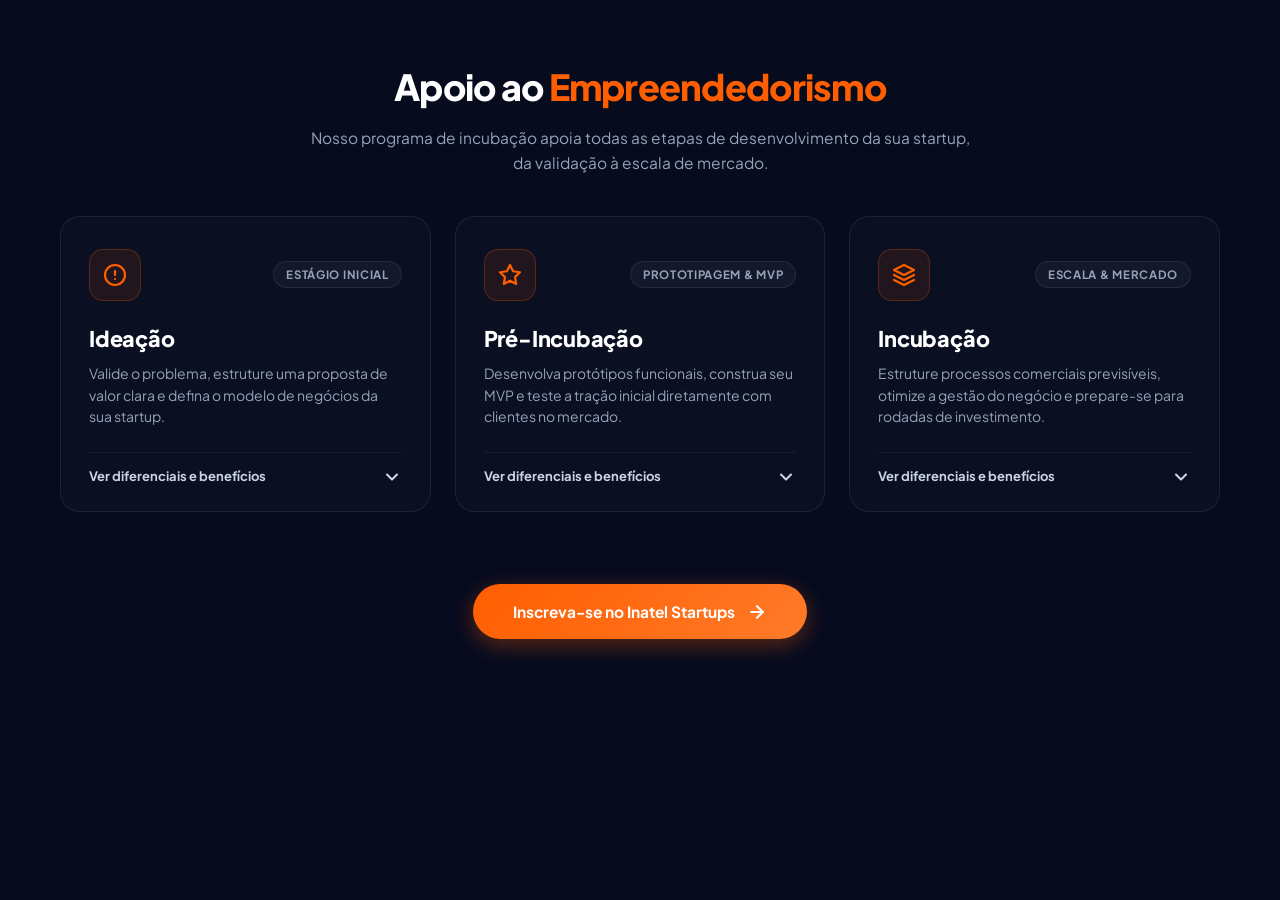
==== index.html @ b9ab5a14 "Initial commit: modulo Apoio ao Empreendedorismo com expansao inline" ====
<!DOCTYPE html>
<html lang="pt-BR">
<head>
    <meta charset="UTF-8">
    <meta name="viewport" content="width=device-width, initial-scale=1.0">
    <title>Apoio ao Empreendedorismo - Inatel Startups</title>
    <link rel="stylesheet" href="style.css?v=1">
</head>
<body>
    <section id="jornada" class="section">
        <div class="container">
            <div class="section-header">
                <h2>Apoio ao <span>Empreendedorismo</span></h2>
                <p>Nosso programa de incubação apoia todas as etapas de desenvolvimento da sua startup, da validação à escala de mercado.</p>
            </div>

            <!-- GRID DOS 3 PROGRAMAS -->
            <div class="programas-grid">
                <!-- CARD 1: IDEAÇÃO -->
                <div class="programa-card" data-track="ideacao">
                    <div class="programa-card-top">
                        <div class="programa-icon-wrap">
                            <svg width="24" height="24" viewBox="0 0 24 24" fill="none" stroke="currentColor" stroke-width="2.2" stroke-linecap="round" stroke-linejoin="round"><circle cx="12" cy="12" r="10"></circle><line x1="12" y1="8" x2="12" y2="12"></line><line x1="12" y1="16" x2="12.01" y2="16"></line></svg>
                        </div>
                        <span class="programa-stage-badge">Estágio Inicial</span>
                    </div>
                    <h3 class="programa-title">Ideação</h3>
                    <p class="programa-desc">Valide o problema, estruture uma proposta de valor clara e defina o modelo de negócios da sua startup.</p>
                    <div class="programa-action">
                        <span>Ver diferenciais e benefícios</span>
                        <svg class="programa-chevron" viewBox="0 0 24 24" fill="none" stroke="currentColor" stroke-width="2.5" stroke-linecap="round" stroke-linejoin="round"><polyline points="6 9 12 15 18 9"></polyline></svg>
                    </div>
                </div>

                <!-- CARD 2: PRÉ-INCUBAÇÃO -->
                <div class="programa-card" data-track="preincubacao">
                    <div class="programa-card-top">
                        <div class="programa-icon-wrap">
                            <svg width="24" height="24" viewBox="0 0 24 24" fill="none" stroke="currentColor" stroke-width="2.2" stroke-linecap="round" stroke-linejoin="round"><polygon points="12 2 15.09 8.26 22 9.27 17 14.14 18.18 21.02 12 17.77 5.82 21.02 7 14.14 2 9.27 8.91 8.26 12 2"></polygon></svg>
                        </div>
                        <span class="programa-stage-badge">Prototipagem & MVP</span>
                    </div>
                    <h3 class="programa-title">Pré-Incubação</h3>
                    <p class="programa-desc">Desenvolva protótipos funcionais, construa seu MVP e teste a tração inicial diretamente com clientes no mercado.</p>
                    <div class="programa-action">
                        <span>Ver diferenciais e benefícios</span>
                        <svg class="programa-chevron" viewBox="0 0 24 24" fill="none" stroke="currentColor" stroke-width="2.5" stroke-linecap="round" stroke-linejoin="round"><polyline points="6 9 12 15 18 9"></polyline></svg>
                    </div>
                </div>

                <!-- CARD 3: INCUBAÇÃO -->
                <div class="programa-card" data-track="incubacao">
                    <div class="programa-card-top">
                        <div class="programa-icon-wrap">
                            <svg width="24" height="24" viewBox="0 0 24 24" fill="none" stroke="currentColor" stroke-width="2.2" stroke-linecap="round" stroke-linejoin="round"><polygon points="12 2 2 7 12 12 22 7 12 2"></polygon><polyline points="2 17 12 22 22 17"></polyline><polyline points="2 12 12 17 22 12"></polyline></svg>
                        </div>
                        <span class="programa-stage-badge">Escala & Mercado</span>
                    </div>
                    <h3 class="programa-title">Incubação</h3>
                    <p class="programa-desc">Estruture processos comerciais previsíveis, otimize a gestão do negócio e prepare-se para rodadas de investimento.</p>
                    <div class="programa-action">
                        <span>Ver diferenciais e benefícios</span>
                        <svg class="programa-chevron" viewBox="0 0 24 24" fill="none" stroke="currentColor" stroke-width="2.5" stroke-linecap="round" stroke-linejoin="round"><polyline points="6 9 12 15 18 9"></polyline></svg>
                    </div>
                </div>
            </div>

            <!-- PAINEL EXPANSÍVEL INLINE (SUBSTITUI MODAIS FLUTUANTES) -->
            <div id="programas-drawer" class="inline-details-drawer">
                <div class="details-panel-inner">
                    <div class="panel-header-wrap">
                        <div class="panel-header-left">
                            <div class="panel-title-row">
                                <h3 id="panel-title" class="panel-title">Ideação</h3>
                                <span id="panel-stage" class="panel-stage-tag">Estágio Inicial</span>
                            </div>
                            <p id="panel-subtitle" class="panel-subtitle">Valide seu problema, estruture uma proposta de valor clara e defina o modelo de negócios da sua startup com o apoio de nossa equipe e time de mentores.</p>
                        </div>
                        <button id="panel-close-btn" class="panel-close-btn" aria-label="Fechar detalhes">
                            <svg width="20" height="20" viewBox="0 0 24 24" fill="none" stroke="currentColor" stroke-width="2.5" stroke-linecap="round" stroke-linejoin="round"><line x1="18" y1="6" x2="6" y2="18"></line><line x1="6" y1="6" x2="18" y2="18"></line></svg>
                        </button>
                    </div>

                    <div class="panel-section-label">O que este programa oferece</div>
                    <div id="panel-benefits-grid" class="benefits-grid">
                        <!-- Benefícios renderizados dinamicamente via programas.js -->
                    </div>

                    <div class="panel-footer-row">
                        <span class="panel-cta-note">Inscrições abertas continuamente para startups e empreendedores de base tecnológica.</span>
                        <a href="https://airtable.com/appMBITuDbmvqHb66/shr8gDPju26PFirSf" id="panel-cta-btn" target="_blank" rel="noopener noreferrer" class="panel-cta-btn">
                            <span>Inscreva-se na Trilha</span>
                            <svg width="18" height="18" viewBox="0 0 24 24" fill="none" stroke="currentColor" stroke-width="2.5" stroke-linecap="round" stroke-linejoin="round"><line x1="5" y1="12" x2="19" y2="12"></line><polyline points="12 5 19 12 12 19"></polyline></svg>
                        </a>
                    </div>
                </div>
            </div>

            <!-- CTA DA SEÇÃO -->
            <div class="section-cta-wrap">
                <a href="https://airtable.com/appMBITuDbmvqHb66/shr8gDPju26PFirSf" target="_blank" rel="noopener noreferrer" class="btn-primary">
                    <span>Inscreva-se no Inatel Startups</span>
                    <svg width="20" height="20" viewBox="0 0 24 24" fill="none" stroke="currentColor" stroke-width="2.5" stroke-linecap="round" stroke-linejoin="round"><line x1="5" y1="12" x2="19" y2="12"></line><polyline points="12 5 19 12 12 19"></polyline></svg>
                </a>
            </div>
        </div>
    </section>

    <script src="programas.js?v=1"></script>
</body>
</html>
---- style.css ----
/* ======================================================================
   INATEL STARTUPS — PROGRAMAS (APOIO AO EMPREENDEDORISMO)
   Layout com Expansão Inline (Sem Modais Flutuantes / Imune a Menus Fixos)
   ====================================================================== */
@import url('https://fonts.googleapis.com/css2?family=Plus+Jakarta+Sans:wght@400;500;600;700;800;900&display=swap');

:root {
    --primary: #FF5E00;
    --primary-rgb: 255, 94, 0;
    --primary-hover: #ff7a29;
    --secondary: #2563EB;
    --secondary-rgb: 37, 99, 235;
    --bg-main: #060B1E;                    /* Azul marinho profundo oficial */
    --bg-card: rgba(255, 255, 255, 0.02);   /* Transparência sutil idêntica ao site */
    --bg-card-hover: rgba(255, 255, 255, 0.04);
    --border-color: rgba(255, 255, 255, 0.08);
    --border-active: rgba(255, 94, 0, 0.7);
    --text-light: #f8fafc;
    --text-muted: #94a3b8;
    --card-radius: 20px;
}

* {
    box-sizing: border-box;
    margin: 0;
    padding: 0;
}

body {
    font-family: 'Plus Jakarta Sans', -apple-system, BlinkMacSystemFont, 'Segoe UI', Roboto, Helvetica, Arial, sans-serif;
    background-color: var(--bg-main);
    color: var(--text-light);
    overflow-x: hidden;
    line-height: 1.5;
    -webkit-font-smoothing: antialiased;
}

/* ================= SECTION CONTAINER ================= */
.section {
    padding: 60px 0 50px 0;
    position: relative;
    background: transparent;
    width: 100%;
}

.container {
    max-width: 1240px;
    margin: 0 auto;
    padding: 0 24px;
}

@media (min-width: 640px) {
    .container { padding: 0 32px; }
}

@media (min-width: 1024px) {
    .container { padding: 0 40px; }
}

/* ================= HEADER ================= */
.section-header {
    text-align: center;
    margin-bottom: 40px;
    position: relative;
    z-index: 2;
}

.section-header h2 {
    font-size: 2.25rem;
    font-weight: 800;
    margin-bottom: 12px;
    color: #ffffff;
    letter-spacing: -0.02em;
}

.section-header h2 span {
    color: var(--primary);
}

.section-header p {
    font-size: 15.5px;
    color: var(--text-muted);
    line-height: 1.6;
    max-width: 680px;
    margin: 0 auto;
}

@media (max-width: 640px) {
    .section {
        padding: 40px 0 30px 0;
    }
    .section-header {
        margin-bottom: 28px;
    }
    .section-header h2 {
        font-size: 1.85rem;
    }
    .section-header p {
        font-size: 14px;
    }
}

/* ================= PROGRAMAS CARDS GRID ================= */
.programas-grid {
    display: grid;
    grid-template-columns: repeat(3, 1fr);
    gap: 24px;
    position: relative;
    z-index: 2;
}

@media (max-width: 900px) {
    .programas-grid {
        grid-template-columns: 1fr;
        gap: 16px;
    }
}

/* ================= PROGRAMA CARD ================= */
.programa-card {
    background: var(--bg-card);
    border: 1px solid var(--border-color);
    border-radius: var(--card-radius);
    padding: 32px 28px 24px 28px;
    display: flex;
    flex-direction: column;
    align-items: flex-start;
    text-align: left;
    cursor: pointer;
    transition: all 0.35s cubic-bezier(0.16, 1, 0.3, 1);
    position: relative;
    user-select: none;
    overflow: hidden;
}

.programa-card::before {
    content: '';
    position: absolute;
    top: 0;
    left: 0;
    right: 0;
    height: 3px;
    background: transparent;
    transition: all 0.35s ease;
}

.programa-card:hover {
    transform: translateY(-4px);
    border-color: rgba(255, 94, 0, 0.4);
    background: var(--bg-card-hover);
    box-shadow: 0 12px 30px rgba(0, 0, 0, 0.35);
}

.programa-card.active {
    border-color: var(--primary);
    background: rgba(255, 94, 0, 0.04);
    box-shadow: 0 0 0 1px var(--primary), 0 14px 35px rgba(255, 94, 0, 0.15);
}

.programa-card.active::before {
    background: linear-gradient(90deg, var(--primary) 0%, var(--secondary) 100%);
}

/* Card Header: Icon + Badge */
.programa-card-top {
    display: flex;
    align-items: center;
    justify-content: space-between;
    width: 100%;
    margin-bottom: 22px;
}

.programa-icon-wrap {
    width: 52px;
    height: 52px;
    border-radius: 14px;
    background: rgba(255, 94, 0, 0.1);
    border: 1px solid rgba(255, 94, 0, 0.25);
    display: flex;
    align-items: center;
    justify-content: center;
    color: var(--primary);
    transition: all 0.35s ease;
    flex-shrink: 0;
}

.programa-card:hover .programa-icon-wrap,
.programa-card.active .programa-icon-wrap {
    background: var(--primary);
    color: #ffffff;
    box-shadow: 0 6px 18px rgba(var(--primary-rgb), 0.35);
    transform: scale(1.06);
}

.programa-stage-badge {
    font-size: 11.5px;
    font-weight: 700;
    text-transform: uppercase;
    letter-spacing: 0.06em;
    padding: 4px 12px;
    border-radius: 999px;
    background: rgba(255, 255, 255, 0.04);
    border: 1px solid rgba(255, 255, 255, 0.08);
    color: var(--text-muted);
}

.programa-card.active .programa-stage-badge {
    background: rgba(255, 94, 0, 0.15);
    border-color: rgba(255, 94, 0, 0.3);
    color: #ff914d;
}

/* Card Typography */
.programa-title {
    font-size: 1.35rem;
    font-weight: 800;
    color: #ffffff;
    margin-bottom: 8px;
    letter-spacing: -0.01em;
}

.programa-desc {
    font-size: 14px;
    color: var(--text-muted);
    line-height: 1.55;
    margin-bottom: 24px;
    flex-grow: 1;
}

/* Card Action Pill */
.programa-action {
    display: flex;
    align-items: center;
    justify-content: space-between;
    width: 100%;
    padding-top: 14px;
    border-top: 1px solid rgba(255, 255, 255, 0.06);
    font-size: 13px;
    font-weight: 700;
    color: #cbd5e1;
    transition: all 0.25s ease;
}

.programa-card:hover .programa-action {
    color: #ffffff;
}

.programa-card.active .programa-action {
    color: var(--primary);
}

.programa-chevron {
    width: 20px;
    height: 20px;
    transition: transform 0.35s cubic-bezier(0.16, 1, 0.3, 1);
}

.programa-card.active .programa-chevron {
    transform: rotate(180deg);
}

/* ================= PAINEL EXPANSÍVEL INLINE (DRAWER IN-PLACE) ================= */
.inline-details-drawer {
    margin-top: 24px;
    overflow: hidden;
    max-height: 0;
    opacity: 0;
    transition: max-height 0.45s cubic-bezier(0.16, 1, 0.3, 1), opacity 0.35s ease, margin 0.35s ease;
    border-radius: 24px;
    position: relative;
    z-index: 3;
}

.inline-details-drawer.open {
    max-height: 1600px;
    opacity: 1;
    margin-top: 28px;
}

.details-panel-inner {
    background: rgba(10, 18, 46, 0.85);
    backdrop-filter: blur(20px);
    -webkit-backdrop-filter: blur(20px);
    border: 1px solid rgba(255, 94, 0, 0.35);
    border-radius: 24px;
    padding: 36px 36px 32px 36px;
    box-shadow: 0 16px 40px rgba(0, 0, 0, 0.5), 0 0 30px rgba(255, 94, 0, 0.08);
    position: relative;
}

@media (max-width: 640px) {
    .details-panel-inner {
        padding: 24px 20px 24px 20px;
        border-radius: 20px;
    }
}

/* Panel Header */
.panel-header-wrap {
    display: flex;
    align-items: flex-start;
    justify-content: space-between;
    gap: 16px;
    padding-bottom: 22px;
    border-bottom: 1px solid rgba(255, 255, 255, 0.08);
    margin-bottom: 26px;
}

.panel-header-left {
    display: flex;
    flex-direction: column;
    gap: 6px;
}

.panel-title-row {
    display: flex;
    align-items: center;
    gap: 12px;
    flex-wrap: wrap;
}

.panel-title {
    font-size: 1.75rem;
    font-weight: 800;
    color: #ffffff;
    letter-spacing: -0.02em;
}

.panel-stage-tag {
    font-size: 12px;
    font-weight: 700;
    text-transform: uppercase;
    padding: 4px 12px;
    border-radius: 999px;
    background: rgba(255, 94, 0, 0.15);
    border: 1px solid rgba(255, 94, 0, 0.4);
    color: #ff914d;
}

.panel-subtitle {
    font-size: 15px;
    color: var(--text-muted);
    line-height: 1.55;
    max-width: 820px;
}

/* Close Drawer Button */
.panel-close-btn {
    background: rgba(255, 255, 255, 0.05);
    border: 1px solid rgba(255, 255, 255, 0.1);
    width: 38px;
    height: 38px;
    border-radius: 50%;
    color: #cbd5e1;
    display: flex;
    align-items: center;
    justify-content: center;
    cursor: pointer;
    transition: all 0.25s ease;
    flex-shrink: 0;
}

.panel-close-btn:hover {
    background: rgba(255, 94, 0, 0.2);
    border-color: var(--primary);
    color: #ffffff;
    transform: rotate(90deg);
}

/* Section Title inside panel */
.panel-section-label {
    font-size: 12px;
    font-weight: 800;
    text-transform: uppercase;
    letter-spacing: 0.1em;
    color: var(--primary);
    margin-bottom: 18px;
}

/* Benefits Grid */
.benefits-grid {
    display: grid;
    grid-template-columns: repeat(2, 1fr);
    gap: 16px;
}

@media (max-width: 768px) {
    .benefits-grid {
        grid-template-columns: 1fr;
        gap: 12px;
    }
}

.benefit-card {
    background: rgba(255, 255, 255, 0.025);
    border: 1px solid rgba(255, 255, 255, 0.06);
    border-radius: 16px;
    padding: 18px 20px;
    display: flex;
    align-items: flex-start;
    gap: 16px;
    transition: all 0.25s ease;
}

.benefit-card:hover {
    background: rgba(255, 255, 255, 0.045);
    border-color: rgba(255, 94, 0, 0.25);
}

.benefit-icon-box {
    width: 40px;
    height: 40px;
    border-radius: 10px;
    background: rgba(255, 94, 0, 0.1);
    border: 1px solid rgba(255, 94, 0, 0.2);
    color: var(--primary);
    display: flex;
    align-items: center;
    justify-content: center;
    flex-shrink: 0;
}

.benefit-content {
    display: flex;
    flex-direction: column;
    gap: 4px;
}

.benefit-title {
    font-size: 15px;
    font-weight: 700;
    color: #ffffff;
}

.benefit-desc {
    font-size: 13.5px;
    color: var(--text-muted);
    line-height: 1.5;
}

/* Panel Footer with Subscription CTA */
.panel-footer-row {
    margin-top: 28px;
    padding-top: 22px;
    border-top: 1px solid rgba(255, 255, 255, 0.08);
    display: flex;
    align-items: center;
    justify-content: space-between;
    gap: 16px;
    flex-wrap: wrap;
}

.panel-cta-note {
    font-size: 13px;
    color: var(--text-muted);
}

.panel-cta-btn {
    background: linear-gradient(135deg, var(--primary) 0%, #ff7a29 100%);
    color: #ffffff;
    font-size: 14.5px;
    font-weight: 700;
    padding: 14px 32px;
    border-radius: 999px;
    text-decoration: none;
    display: inline-flex;
    align-items: center;
    gap: 10px;
    border: none;
    cursor: pointer;
    transition: all 0.3s cubic-bezier(0.16, 1, 0.3, 1);
    box-shadow: 0 6px 20px rgba(var(--primary-rgb), 0.35);
}

.panel-cta-btn:hover {
    transform: translateY(-2px);
    box-shadow: 0 10px 28px rgba(var(--primary-rgb), 0.5);
    background: linear-gradient(135deg, #ff7a29 0%, #ff914d 100%);
}

.panel-cta-btn svg {
    transition: transform 0.25s ease;
}

.panel-cta-btn:hover svg {
    transform: translateX(4px);
}

@media (max-width: 640px) {
    .panel-footer-row {
        flex-direction: column;
        align-items: stretch;
        text-align: center;
    }
    .panel-cta-btn {
        justify-content: center;
        width: 100%;
    }
}

/* ================= SECTION BOTTOM CTA ================= */
.section-cta-wrap {
    display: flex;
    justify-content: center;
    align-items: center;
    margin-top: 48px;
    position: relative;
    z-index: 2;
}

.btn-primary {
    background: linear-gradient(135deg, var(--primary) 0%, #ff7a29 100%);
    color: #ffffff;
    font-size: 15.5px;
    font-weight: 700;
    padding: 16px 40px;
    border-radius: 999px;
    text-decoration: none;
    display: inline-flex;
    align-items: center;
    gap: 12px;
    transition: all 0.3s cubic-bezier(0.16, 1, 0.3, 1);
    box-shadow: 0 6px 22px rgba(var(--primary-rgb), 0.35);
    border: none;
    cursor: pointer;
}

.btn-primary:hover {
    transform: translateY(-2px);
    box-shadow: 0 10px 30px rgba(var(--primary-rgb), 0.55);
}

.btn-primary svg {
    transition: transform 0.25s ease;
}

.btn-primary:hover svg {
    transform: translateX(4px);
}
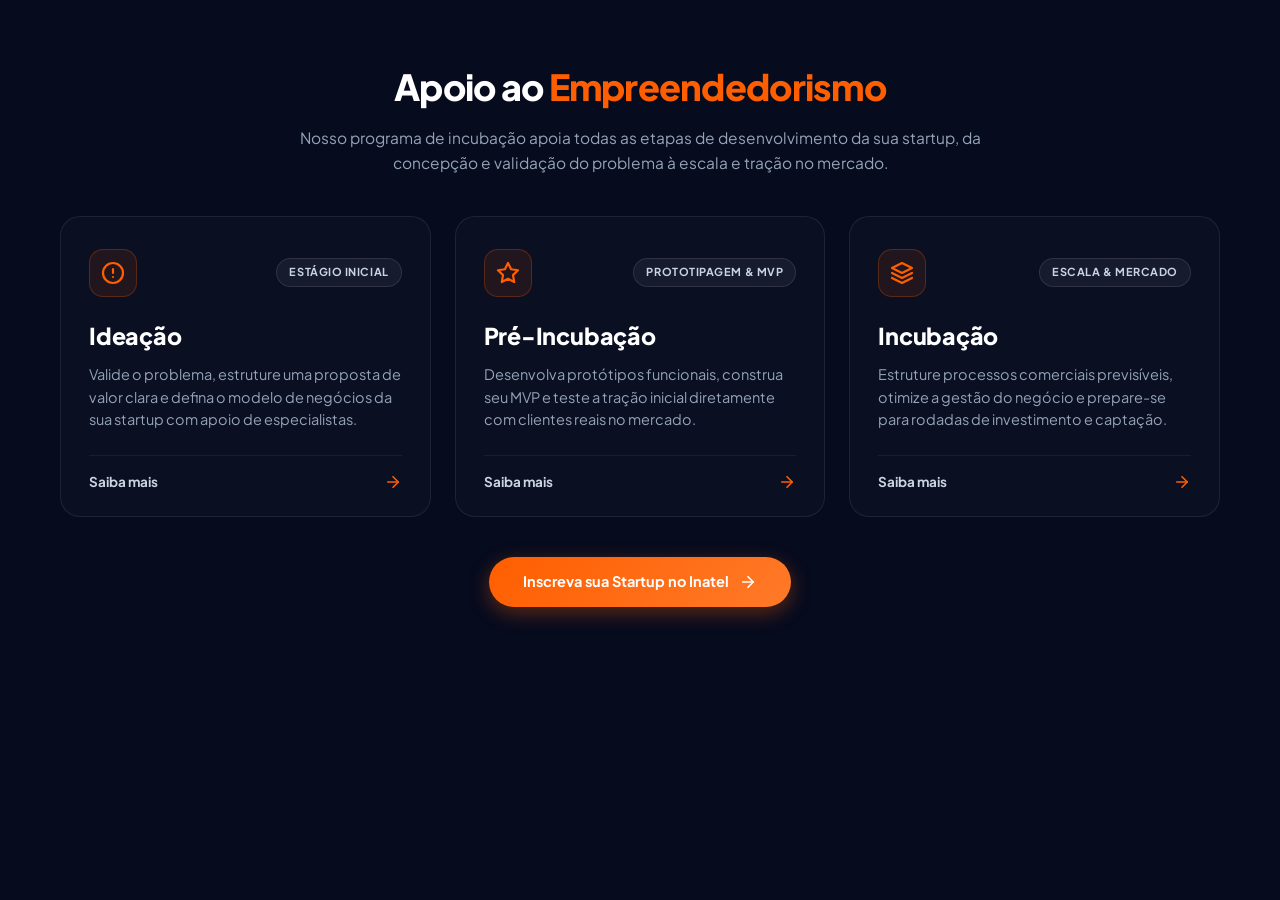
==== commit 6908b530: "feat: layout com modal pop-up posicionado abaixo do menu fixo institucional" ====
--- a/index.html
+++ b/index.html
@@ -4,108 +4,139 @@
     <meta charset="UTF-8">
     <meta name="viewport" content="width=device-width, initial-scale=1.0">
     <title>Apoio ao Empreendedorismo - Inatel Startups</title>
-    <link rel="stylesheet" href="style.css?v=1">
+    <!-- Google Fonts: Plus Jakarta Sans -->
+    <link rel="preconnect" href="https://fonts.googleapis.com">
+    <link rel="preconnect" href="https://fonts.gstatic.com" crossorigin>
+    <link href="https://fonts.googleapis.com/css2?family=Plus+Jakarta+Sans:wght@400;500;600;700;800;900&display=swap" rel="stylesheet">
+    <link rel="stylesheet" href="style.css?v=2">
 </head>
 <body>
+
     <section id="jornada" class="section">
         <div class="container">
+            <!-- CABEÇALHO DA SEÇÃO -->
             <div class="section-header">
                 <h2>Apoio ao <span>Empreendedorismo</span></h2>
-                <p>Nosso programa de incubação apoia todas as etapas de desenvolvimento da sua startup, da validação à escala de mercado.</p>
+                <p>Nosso programa de incubação apoia todas as etapas de desenvolvimento da sua startup, da concepção e validação do problema à escala e tração no mercado.</p>
             </div>
 
             <!-- GRID DOS 3 PROGRAMAS -->
             <div class="programas-grid">
+                
                 <!-- CARD 1: IDEAÇÃO -->
-                <div class="programa-card" data-track="ideacao">
+                <div class="programa-card" data-track="ideacao" tabindex="0" role="button" aria-haspopup="dialog">
                     <div class="programa-card-top">
                         <div class="programa-icon-wrap">
-                            <svg width="24" height="24" viewBox="0 0 24 24" fill="none" stroke="currentColor" stroke-width="2.2" stroke-linecap="round" stroke-linejoin="round"><circle cx="12" cy="12" r="10"></circle><line x1="12" y1="8" x2="12" y2="12"></line><line x1="12" y1="16" x2="12.01" y2="16"></line></svg>
+                            <svg width="24" height="24" viewBox="0 0 24 24" fill="none" stroke="currentColor" stroke-width="2.2" stroke-linecap="round" stroke-linejoin="round">
+                                <circle cx="12" cy="12" r="10"></circle>
+                                <line x1="12" y1="8" x2="12" y2="12"></line>
+                                <line x1="12" y1="16" x2="12.01" y2="16"></line>
+                            </svg>
                         </div>
                         <span class="programa-stage-badge">Estágio Inicial</span>
                     </div>
                     <h3 class="programa-title">Ideação</h3>
-                    <p class="programa-desc">Valide o problema, estruture uma proposta de valor clara e defina o modelo de negócios da sua startup.</p>
+                    <p class="programa-desc">Valide o problema, estruture uma proposta de valor clara e defina o modelo de negócios da sua startup com apoio de especialistas.</p>
                     <div class="programa-action">
-                        <span>Ver diferenciais e benefícios</span>
-                        <svg class="programa-chevron" viewBox="0 0 24 24" fill="none" stroke="currentColor" stroke-width="2.5" stroke-linecap="round" stroke-linejoin="round"><polyline points="6 9 12 15 18 9"></polyline></svg>
+                        <span>Saiba mais</span>
+                        <svg class="programa-arrow" width="18" height="18" viewBox="0 0 24 24" fill="none" stroke="currentColor" stroke-width="2.2" stroke-linecap="round" stroke-linejoin="round">
+                            <line x1="5" y1="12" x2="19" y2="12"></line>
+                            <polyline points="12 5 19 12 12 19"></polyline>
+                        </svg>
                     </div>
                 </div>
 
                 <!-- CARD 2: PRÉ-INCUBAÇÃO -->
-                <div class="programa-card" data-track="preincubacao">
+                <div class="programa-card" data-track="preincubacao" tabindex="0" role="button" aria-haspopup="dialog">
                     <div class="programa-card-top">
                         <div class="programa-icon-wrap">
-                            <svg width="24" height="24" viewBox="0 0 24 24" fill="none" stroke="currentColor" stroke-width="2.2" stroke-linecap="round" stroke-linejoin="round"><polygon points="12 2 15.09 8.26 22 9.27 17 14.14 18.18 21.02 12 17.77 5.82 21.02 7 14.14 2 9.27 8.91 8.26 12 2"></polygon></svg>
+                            <svg width="24" height="24" viewBox="0 0 24 24" fill="none" stroke="currentColor" stroke-width="2.2" stroke-linecap="round" stroke-linejoin="round">
+                                <polygon points="12 2 15.09 8.26 22 9.27 17 14.14 18.18 21.02 12 17.77 5.82 21.02 7 14.14 2 9.27 8.91 8.26 12 2"></polygon>
+                            </svg>
                         </div>
                         <span class="programa-stage-badge">Prototipagem & MVP</span>
                     </div>
                     <h3 class="programa-title">Pré-Incubação</h3>
-                    <p class="programa-desc">Desenvolva protótipos funcionais, construa seu MVP e teste a tração inicial diretamente com clientes no mercado.</p>
+                    <p class="programa-desc">Desenvolva protótipos funcionais, construa seu MVP e teste a tração inicial diretamente com clientes reais no mercado.</p>
                     <div class="programa-action">
-                        <span>Ver diferenciais e benefícios</span>
-                        <svg class="programa-chevron" viewBox="0 0 24 24" fill="none" stroke="currentColor" stroke-width="2.5" stroke-linecap="round" stroke-linejoin="round"><polyline points="6 9 12 15 18 9"></polyline></svg>
+                        <span>Saiba mais</span>
+                        <svg class="programa-arrow" width="18" height="18" viewBox="0 0 24 24" fill="none" stroke="currentColor" stroke-width="2.2" stroke-linecap="round" stroke-linejoin="round">
+                            <line x1="5" y1="12" x2="19" y2="12"></line>
+                            <polyline points="12 5 19 12 12 19"></polyline>
+                        </svg>
                     </div>
                 </div>
 
                 <!-- CARD 3: INCUBAÇÃO -->
-                <div class="programa-card" data-track="incubacao">
+                <div class="programa-card" data-track="incubacao" tabindex="0" role="button" aria-haspopup="dialog">
                     <div class="programa-card-top">
                         <div class="programa-icon-wrap">
-                            <svg width="24" height="24" viewBox="0 0 24 24" fill="none" stroke="currentColor" stroke-width="2.2" stroke-linecap="round" stroke-linejoin="round"><polygon points="12 2 2 7 12 12 22 7 12 2"></polygon><polyline points="2 17 12 22 22 17"></polyline><polyline points="2 12 12 17 22 12"></polyline></svg>
+                            <svg width="24" height="24" viewBox="0 0 24 24" fill="none" stroke="currentColor" stroke-width="2.2" stroke-linecap="round" stroke-linejoin="round">
+                                <polygon points="12 2 2 7 12 12 22 7 12 2"></polygon>
+                                <polyline points="2 17 12 22 22 17"></polyline>
+                                <polyline points="2 12 12 17 22 12"></polyline>
+                            </svg>
                         </div>
                         <span class="programa-stage-badge">Escala & Mercado</span>
                     </div>
                     <h3 class="programa-title">Incubação</h3>
-                    <p class="programa-desc">Estruture processos comerciais previsíveis, otimize a gestão do negócio e prepare-se para rodadas de investimento.</p>
+                    <p class="programa-desc">Estruture processos comerciais previsíveis, otimize a gestão do negócio e prepare-se para rodadas de investimento e captação.</p>
                     <div class="programa-action">
-                        <span>Ver diferenciais e benefícios</span>
-                        <svg class="programa-chevron" viewBox="0 0 24 24" fill="none" stroke="currentColor" stroke-width="2.5" stroke-linecap="round" stroke-linejoin="round"><polyline points="6 9 12 15 18 9"></polyline></svg>
+                        <span>Saiba mais</span>
+                        <svg class="programa-arrow" width="18" height="18" viewBox="0 0 24 24" fill="none" stroke="currentColor" stroke-width="2.2" stroke-linecap="round" stroke-linejoin="round">
+                            <line x1="5" y1="12" x2="19" y2="12"></line>
+                            <polyline points="12 5 19 12 12 19"></polyline>
+                        </svg>
                     </div>
                 </div>
+
             </div>
 
-            <!-- PAINEL EXPANSÍVEL INLINE (SUBSTITUI MODAIS FLUTUANTES) -->
-            <div id="programas-drawer" class="inline-details-drawer">
-                <div class="details-panel-inner">
-                    <div class="panel-header-wrap">
-                        <div class="panel-header-left">
-                            <div class="panel-title-row">
-                                <h3 id="panel-title" class="panel-title">Ideação</h3>
-                                <span id="panel-stage" class="panel-stage-tag">Estágio Inicial</span>
-                            </div>
-                            <p id="panel-subtitle" class="panel-subtitle">Valide seu problema, estruture uma proposta de valor clara e defina o modelo de negócios da sua startup com o apoio de nossa equipe e time de mentores.</p>
-                        </div>
-                        <button id="panel-close-btn" class="panel-close-btn" aria-label="Fechar detalhes">
-                            <svg width="20" height="20" viewBox="0 0 24 24" fill="none" stroke="currentColor" stroke-width="2.5" stroke-linecap="round" stroke-linejoin="round"><line x1="18" y1="6" x2="6" y2="18"></line><line x1="6" y1="6" x2="18" y2="18"></line></svg>
-                        </button>
-                    </div>
-
-                    <div class="panel-section-label">O que este programa oferece</div>
-                    <div id="panel-benefits-grid" class="benefits-grid">
-                        <!-- Benefícios renderizados dinamicamente via programas.js -->
-                    </div>
-
-                    <div class="panel-footer-row">
-                        <span class="panel-cta-note">Inscrições abertas continuamente para startups e empreendedores de base tecnológica.</span>
-                        <a href="https://airtable.com/appMBITuDbmvqHb66/shr8gDPju26PFirSf" id="panel-cta-btn" target="_blank" rel="noopener noreferrer" class="panel-cta-btn">
-                            <span>Inscreva-se na Trilha</span>
-                            <svg width="18" height="18" viewBox="0 0 24 24" fill="none" stroke="currentColor" stroke-width="2.5" stroke-linecap="round" stroke-linejoin="round"><line x1="5" y1="12" x2="19" y2="12"></line><polyline points="12 5 19 12 12 19"></polyline></svg>
-                        </a>
-                    </div>
-                </div>
-            </div>
-
-            <!-- CTA DA SEÇÃO -->
+            <!-- CTA INFERIOR -->
             <div class="section-cta-wrap">
-                <a href="https://airtable.com/appMBITuDbmvqHb66/shr8gDPju26PFirSf" target="_blank" rel="noopener noreferrer" class="btn-primary">
-                    <span>Inscreva-se no Inatel Startups</span>
-                    <svg width="20" height="20" viewBox="0 0 24 24" fill="none" stroke="currentColor" stroke-width="2.5" stroke-linecap="round" stroke-linejoin="round"><line x1="5" y1="12" x2="19" y2="12"></line><polyline points="12 5 19 12 12 19"></polyline></svg>
+                <a href="https://airtable.com/appMBITuDbmvqHb66/shr8gDPju26PFirSf" target="_blank" rel="noopener noreferrer" class="btn-main-cta">
+                    <span>Inscreva sua Startup no Inatel</span>
+                    <svg width="18" height="18" viewBox="0 0 24 24" fill="none" stroke="currentColor" stroke-width="2.2" stroke-linecap="round" stroke-linejoin="round">
+                        <line x1="5" y1="12" x2="19" y2="12"></line>
+                        <polyline points="12 5 19 12 12 19"></polyline>
+                    </svg>
                 </a>
             </div>
         </div>
     </section>
 
-    <script src="programas.js?v=1"></script>
+    <!-- ================= MODAL POP-UP (COMPATÍVEL COM MENU FIXO) ================= -->
+    <div id="track-modal" class="modal-overlay" role="dialog" aria-modal="true" aria-hidden="true">
+        <div class="modal-content">
+            <!-- Botão de Fechar com destaque e acessibilidade -->
+            <button class="modal-close" id="modal-close-btn" aria-label="Fechar pop-up">&times;</button>
+            
+            <div class="modal-header">
+                <span class="modal-badge" id="modal-badge">Estágio Inicial</span>
+                <h3 id="modal-title">Ideação</h3>
+                <p id="modal-subtitle">Subtítulo explicativo</p>
+            </div>
+            
+            <div class="modal-body">
+                <div class="modal-section-title">O que o programa oferece</div>
+                <div id="modal-items" class="modal-items-list">
+                    <!-- Itens renderizados dinamicamente via programas.js -->
+                </div>
+                
+                <div class="modal-footer">
+                    <a href="https://airtable.com/appMBITuDbmvqHb66/shr8gDPju26PFirSf" id="modal-link" target="_blank" rel="noopener noreferrer" class="btn-modal-primary">
+                        <span>Inscreva-se na Seleção</span>
+                        <svg width="20" height="20" viewBox="0 0 24 24" fill="none" stroke="currentColor" stroke-width="2" stroke-linecap="round" stroke-linejoin="round">
+                            <line x1="5" y1="12" x2="19" y2="12"></line>
+                            <polyline points="12 5 19 12 12 19"></polyline>
+                        </svg>
+                    </a>
+                </div>
+            </div>
+        </div>
+    </div>
+
+    <!-- SCRIPT DE INTERAÇÃO -->
+    <script src="programas.js"></script>
 </body>
 </html>
--- a/style.css
+++ b/style.css
@@ -1,6 +1,6 @@
 /* ======================================================================
    INATEL STARTUPS — PROGRAMAS (APOIO AO EMPREENDEDORISMO)
-   Layout com Expansão Inline (Sem Modais Flutuantes / Imune a Menus Fixos)
+   Layout com Modal Pop-up Compatível com Menus Fixos
    ====================================================================== */
 @import url('https://fonts.googleapis.com/css2?family=Plus+Jakarta+Sans:wght@400;500;600;700;800;900&display=swap');
 
@@ -8,16 +8,14 @@
     --primary: #FF5E00;
     --primary-rgb: 255, 94, 0;
     --primary-hover: #ff7a29;
-    --secondary: #2563EB;
-    --secondary-rgb: 37, 99, 235;
-    --bg-main: #060B1E;                    /* Azul marinho profundo oficial */
-    --bg-card: rgba(255, 255, 255, 0.02);   /* Transparência sutil idêntica ao site */
+    --bg-main: #060B1E;
+    --bg-card: rgba(255, 255, 255, 0.02);
     --bg-card-hover: rgba(255, 255, 255, 0.04);
     --border-color: rgba(255, 255, 255, 0.08);
-    --border-active: rgba(255, 94, 0, 0.7);
     --text-light: #f8fafc;
     --text-muted: #94a3b8;
     --card-radius: 20px;
+    --menu-height: 140px; /* Altura combinada dos cabeçalhos fixos do site */
 }
 
 * {
@@ -81,26 +79,18 @@
     font-size: 15.5px;
     color: var(--text-muted);
     line-height: 1.6;
-    max-width: 680px;
+    max-width: 720px;
     margin: 0 auto;
 }
 
 @media (max-width: 640px) {
-    .section {
-        padding: 40px 0 30px 0;
-    }
-    .section-header {
-        margin-bottom: 28px;
-    }
-    .section-header h2 {
-        font-size: 1.85rem;
-    }
-    .section-header p {
-        font-size: 14px;
-    }
-}
-
-/* ================= PROGRAMAS CARDS GRID ================= */
+    .section { padding: 40px 0 30px 0; }
+    .section-header { margin-bottom: 28px; }
+    .section-header h2 { font-size: 1.85rem; }
+    .section-header p { font-size: 14px; }
+}
+
+/* ================= PROGRAMAS GRID ================= */
 .programas-grid {
     display: grid;
     grid-template-columns: repeat(3, 1fr);
@@ -112,7 +102,7 @@
 @media (max-width: 900px) {
     .programas-grid {
         grid-template-columns: 1fr;
-        gap: 16px;
+        gap: 20px;
     }
 }
 
@@ -124,118 +114,84 @@
     padding: 32px 28px 24px 28px;
     display: flex;
     flex-direction: column;
-    align-items: flex-start;
-    text-align: left;
     cursor: pointer;
     transition: all 0.35s cubic-bezier(0.16, 1, 0.3, 1);
     position: relative;
     user-select: none;
-    overflow: hidden;
-}
-
-.programa-card::before {
-    content: '';
-    position: absolute;
-    top: 0;
-    left: 0;
-    right: 0;
-    height: 3px;
-    background: transparent;
-    transition: all 0.35s ease;
 }
 
 .programa-card:hover {
     transform: translateY(-4px);
     border-color: rgba(255, 94, 0, 0.4);
     background: var(--bg-card-hover);
-    box-shadow: 0 12px 30px rgba(0, 0, 0, 0.35);
-}
-
-.programa-card.active {
-    border-color: var(--primary);
-    background: rgba(255, 94, 0, 0.04);
-    box-shadow: 0 0 0 1px var(--primary), 0 14px 35px rgba(255, 94, 0, 0.15);
-}
-
-.programa-card.active::before {
-    background: linear-gradient(90deg, var(--primary) 0%, var(--secondary) 100%);
-}
-
-/* Card Header: Icon + Badge */
+    box-shadow: 0 14px 35px rgba(0, 0, 0, 0.35);
+}
+
+.programa-card:focus-visible {
+    outline: 2px solid var(--primary);
+    outline-offset: 3px;
+}
+
 .programa-card-top {
     display: flex;
     align-items: center;
     justify-content: space-between;
-    width: 100%;
     margin-bottom: 22px;
 }
 
 .programa-icon-wrap {
-    width: 52px;
-    height: 52px;
+    width: 48px;
+    height: 48px;
     border-radius: 14px;
     background: rgba(255, 94, 0, 0.1);
     border: 1px solid rgba(255, 94, 0, 0.25);
+    color: var(--primary);
     display: flex;
     align-items: center;
     justify-content: center;
-    color: var(--primary);
-    transition: all 0.35s ease;
-    flex-shrink: 0;
-}
-
-.programa-card:hover .programa-icon-wrap,
-.programa-card.active .programa-icon-wrap {
-    background: var(--primary);
-    color: #ffffff;
-    box-shadow: 0 6px 18px rgba(var(--primary-rgb), 0.35);
-    transform: scale(1.06);
+    transition: transform 0.3s ease;
+}
+
+.programa-card:hover .programa-icon-wrap {
+    transform: scale(1.08);
 }
 
 .programa-stage-badge {
-    font-size: 11.5px;
+    font-size: 11px;
     font-weight: 700;
     text-transform: uppercase;
-    letter-spacing: 0.06em;
-    padding: 4px 12px;
+    letter-spacing: 0.05em;
+    padding: 5px 12px;
     border-radius: 999px;
-    background: rgba(255, 255, 255, 0.04);
-    border: 1px solid rgba(255, 255, 255, 0.08);
-    color: var(--text-muted);
-}
-
-.programa-card.active .programa-stage-badge {
-    background: rgba(255, 94, 0, 0.15);
-    border-color: rgba(255, 94, 0, 0.3);
-    color: #ff914d;
-}
-
-/* Card Typography */
+    background: rgba(255, 255, 255, 0.05);
+    border: 1px solid rgba(255, 255, 255, 0.1);
+    color: #cbd5e1;
+}
+
 .programa-title {
-    font-size: 1.35rem;
+    font-size: 1.45rem;
     font-weight: 800;
     color: #ffffff;
-    margin-bottom: 8px;
+    margin-bottom: 10px;
     letter-spacing: -0.01em;
 }
 
 .programa-desc {
-    font-size: 14px;
+    font-size: 14.5px;
     color: var(--text-muted);
     line-height: 1.55;
     margin-bottom: 24px;
     flex-grow: 1;
 }
 
-/* Card Action Pill */
 .programa-action {
     display: flex;
     align-items: center;
     justify-content: space-between;
     width: 100%;
-    padding-top: 14px;
+    padding-top: 16px;
     border-top: 1px solid rgba(255, 255, 255, 0.06);
-    font-size: 13px;
+    font-size: 13.5px;
     font-weight: 700;
     color: #cbd5e1;
     transition: all 0.25s ease;
@@ -245,171 +201,220 @@
     color: #ffffff;
 }
 
-.programa-card.active .programa-action {
+.programa-action svg {
     color: var(--primary);
-}
-
-.programa-chevron {
-    width: 20px;
-    height: 20px;
+    transition: transform 0.25s ease;
+}
+
+.programa-card:hover .programa-action svg {
+    transform: translateX(4px);
+}
+
+/* ================= CTA DA SEÇÃO ================= */
+.section-cta-wrap {
+    text-align: center;
+    margin-top: 40px;
+    position: relative;
+    z-index: 2;
+}
+
+.btn-main-cta {
+    display: inline-flex;
+    align-items: center;
+    gap: 10px;
+    padding: 14px 34px;
+    background: linear-gradient(135deg, var(--primary) 0%, #ff7a29 100%);
+    color: #ffffff;
+    font-size: 14.5px;
+    font-weight: 700;
+    border-radius: 999px;
+    text-decoration: none;
+    box-shadow: 0 6px 20px rgba(var(--primary-rgb), 0.35);
+    transition: all 0.3s cubic-bezier(0.16, 1, 0.3, 1);
+}
+
+.btn-main-cta:hover {
+    transform: translateY(-2px);
+    box-shadow: 0 10px 28px rgba(var(--primary-rgb), 0.5);
+}
+
+.btn-main-cta svg {
+    transition: transform 0.25s ease;
+}
+
+.btn-main-cta:hover svg {
+    transform: translateX(4px);
+}
+
+/* ======================================================================
+   MODAL POP-UP (COMPATÍVEL COM MENUS FIXOS)
+   Garante que o pop-up NUNCA fique atrás dos menus superiores (~140px)
+   ====================================================================== */
+.modal-overlay {
+    position: fixed;
+    inset: 0;
+    z-index: 999999; /* Z-index máximo para sobrepor o backdrop geral */
+    background: rgba(3, 7, 20, 0.85);
+    backdrop-filter: blur(14px);
+    -webkit-backdrop-filter: blur(14px);
+    display: flex;
+    justify-content: center;
+    align-items: flex-start; /* Alinhamento ao topo com espaçamento seguro */
+    padding-top: 155px;      /* ESPAÇO SEGURO: Abre estritamente abaixo dos menus fixos (140px) */
+    padding-bottom: 40px;
+    padding-left: 20px;
+    padding-right: 20px;
+    overflow-y: auto;
+    opacity: 0;
+    visibility: hidden;
+    pointer-events: none;
+    transition: opacity 0.3s cubic-bezier(0.16, 1, 0.3, 1), visibility 0.3s ease;
+}
+
+/* Ajuste quando executado dentro de frame embutido */
+body.in-iframe .modal-overlay {
+    padding-top: 30px;
+    align-items: center;
+}
+
+.modal-overlay.open {
+    opacity: 1;
+    visibility: visible;
+    pointer-events: auto;
+}
+
+.modal-content {
+    background: #0B132B;
+    border: 1px solid rgba(255, 255, 255, 0.12);
+    border-radius: 28px;
+    padding: 38px 40px;
+    max-width: 660px;
+    width: 100%;
+    max-height: calc(100vh - 190px); /* Garante que caiba com folga no restante da tela */
+    overflow-y: auto;
+    position: relative;
+    transform: scale(0.93) translateY(-10px);
     transition: transform 0.35s cubic-bezier(0.16, 1, 0.3, 1);
-}
-
-.programa-card.active .programa-chevron {
-    transform: rotate(180deg);
-}
-
-/* ================= PAINEL EXPANSÍVEL INLINE (DRAWER IN-PLACE) ================= */
-.inline-details-drawer {
-    margin-top: 24px;
-    overflow: hidden;
-    max-height: 0;
-    opacity: 0;
-    transition: max-height 0.45s cubic-bezier(0.16, 1, 0.3, 1), opacity 0.35s ease, margin 0.35s ease;
-    border-radius: 24px;
-    position: relative;
-    z-index: 3;
-}
-
-.inline-details-drawer.open {
-    max-height: 1600px;
-    opacity: 1;
-    margin-top: 28px;
-}
-
-.details-panel-inner {
-    background: rgba(10, 18, 46, 0.85);
-    backdrop-filter: blur(20px);
-    -webkit-backdrop-filter: blur(20px);
-    border: 1px solid rgba(255, 94, 0, 0.35);
-    border-radius: 24px;
-    padding: 36px 36px 32px 36px;
-    box-shadow: 0 16px 40px rgba(0, 0, 0, 0.5), 0 0 30px rgba(255, 94, 0, 0.08);
-    position: relative;
-}
-
-@media (max-width: 640px) {
-    .details-panel-inner {
-        padding: 24px 20px 24px 20px;
-        border-radius: 20px;
-    }
-}
-
-/* Panel Header */
-.panel-header-wrap {
-    display: flex;
-    align-items: flex-start;
-    justify-content: space-between;
-    gap: 16px;
-    padding-bottom: 22px;
+    box-shadow: 0 25px 60px rgba(0, 0, 0, 0.7), 0 0 40px rgba(255, 94, 0, 0.08);
+    color: var(--text-light);
+}
+
+.modal-overlay.open .modal-content {
+    transform: scale(1) translateY(0);
+}
+
+/* Scrollbar estilizada no conteúdo do modal */
+.modal-content::-webkit-scrollbar {
+    width: 6px;
+}
+.modal-content::-webkit-scrollbar-track {
+    background: rgba(255, 255, 255, 0.02);
+    border-radius: 10px;
+}
+.modal-content::-webkit-scrollbar-thumb {
+    background: rgba(255, 255, 255, 0.15);
+    border-radius: 10px;
+}
+
+/* Botão de Fechar */
+.modal-close {
+    position: absolute;
+    top: 24px;
+    right: 24px;
+    width: 38px;
+    height: 38px;
+    border-radius: 50%;
+    background: rgba(255, 255, 255, 0.06);
+    border: 1px solid rgba(255, 255, 255, 0.12);
+    color: #cbd5e1;
+    display: flex;
+    align-items: center;
+    justify-content: center;
+    cursor: pointer;
+    font-size: 24px;
+    line-height: 1;
+    transition: all 0.25s ease;
+    z-index: 5;
+}
+
+.modal-close:hover {
+    background: rgba(255, 94, 0, 0.2);
+    border-color: var(--primary);
+    color: #ffffff;
+    transform: rotate(90deg);
+}
+
+/* Cabeçalho do Modal */
+.modal-header {
+    padding-right: 48px;
+    margin-bottom: 24px;
     border-bottom: 1px solid rgba(255, 255, 255, 0.08);
-    margin-bottom: 26px;
-}
-
-.panel-header-left {
-    display: flex;
-    flex-direction: column;
-    gap: 6px;
-}
-
-.panel-title-row {
-    display: flex;
-    align-items: center;
-    gap: 12px;
-    flex-wrap: wrap;
-}
-
-.panel-title {
-    font-size: 1.75rem;
-    font-weight: 800;
-    color: #ffffff;
-    letter-spacing: -0.02em;
-}
-
-.panel-stage-tag {
-    font-size: 12px;
+    padding-bottom: 20px;
+}
+
+.modal-badge {
+    display: inline-block;
+    font-size: 11px;
     font-weight: 700;
     text-transform: uppercase;
+    letter-spacing: 0.05em;
     padding: 4px 12px;
     border-radius: 999px;
     background: rgba(255, 94, 0, 0.15);
-    border: 1px solid rgba(255, 94, 0, 0.4);
+    border: 1px solid rgba(255, 94, 0, 0.35);
     color: #ff914d;
-}
-
-.panel-subtitle {
-    font-size: 15px;
+    margin-bottom: 12px;
+}
+
+.modal-header h3 {
+    font-size: 1.85rem;
+    font-weight: 800;
+    color: #ffffff;
+    margin-bottom: 8px;
+    letter-spacing: -0.02em;
+}
+
+.modal-header p {
+    font-size: 14.5px;
     color: var(--text-muted);
-    line-height: 1.55;
-    max-width: 820px;
-}
-
-/* Close Drawer Button */
-.panel-close-btn {
-    background: rgba(255, 255, 255, 0.05);
-    border: 1px solid rgba(255, 255, 255, 0.1);
-    width: 38px;
-    height: 38px;
-    border-radius: 50%;
-    color: #cbd5e1;
-    display: flex;
-    align-items: center;
-    justify-content: center;
-    cursor: pointer;
-    transition: all 0.25s ease;
-    flex-shrink: 0;
-}
-
-.panel-close-btn:hover {
-    background: rgba(255, 94, 0, 0.2);
-    border-color: var(--primary);
-    color: #ffffff;
-    transform: rotate(90deg);
-}
-
-/* Section Title inside panel */
-.panel-section-label {
-    font-size: 12px;
+    line-height: 1.6;
+}
+
+/* Corpo do Modal */
+.modal-section-title {
+    font-size: 11.5px;
     font-weight: 800;
     text-transform: uppercase;
-    letter-spacing: 0.1em;
+    letter-spacing: 0.08em;
     color: var(--primary);
-    margin-bottom: 18px;
-}
-
-/* Benefits Grid */
-.benefits-grid {
-    display: grid;
-    grid-template-columns: repeat(2, 1fr);
-    gap: 16px;
-}
-
-@media (max-width: 768px) {
-    .benefits-grid {
-        grid-template-columns: 1fr;
-        gap: 12px;
-    }
-}
-
-.benefit-card {
+    margin-bottom: 16px;
+}
+
+.modal-items-list {
+    display: flex;
+    flex-direction: column;
+    gap: 12px;
+    margin-bottom: 28px;
+}
+
+.modal-list-item {
     background: rgba(255, 255, 255, 0.025);
     border: 1px solid rgba(255, 255, 255, 0.06);
-    border-radius: 16px;
-    padding: 18px 20px;
+    border-radius: 14px;
+    padding: 16px 18px;
     display: flex;
     align-items: flex-start;
-    gap: 16px;
-    transition: all 0.25s ease;
-}
-
-.benefit-card:hover {
-    background: rgba(255, 255, 255, 0.045);
-    border-color: rgba(255, 94, 0, 0.25);
-}
-
-.benefit-icon-box {
-    width: 40px;
-    height: 40px;
+    gap: 14px;
+    transition: border-color 0.25s ease;
+}
+
+.modal-list-item:hover {
+    border-color: rgba(255, 94, 0, 0.3);
+}
+
+.modal-item-icon {
+    width: 36px;
+    height: 36px;
     border-radius: 10px;
     background: rgba(255, 94, 0, 0.1);
     border: 1px solid rgba(255, 94, 0, 0.2);
@@ -420,120 +425,69 @@
     flex-shrink: 0;
 }
 
-.benefit-content {
-    display: flex;
-    flex-direction: column;
-    gap: 4px;
-}
-
-.benefit-title {
-    font-size: 15px;
-    font-weight: 700;
-    color: #ffffff;
-}
-
-.benefit-desc {
+.modal-item-text strong {
+    display: block;
+    font-size: 14.5px;
+    color: #ffffff;
+    font-weight: 700;
+    margin-bottom: 3px;
+}
+
+.modal-item-text p {
     font-size: 13.5px;
     color: var(--text-muted);
     line-height: 1.5;
 }
 
-/* Panel Footer with Subscription CTA */
-.panel-footer-row {
-    margin-top: 28px;
-    padding-top: 22px;
+/* Rodapé do Modal */
+.modal-footer {
+    padding-top: 20px;
     border-top: 1px solid rgba(255, 255, 255, 0.08);
-    display: flex;
-    align-items: center;
-    justify-content: space-between;
-    gap: 16px;
-    flex-wrap: wrap;
-}
-
-.panel-cta-note {
-    font-size: 13px;
-    color: var(--text-muted);
-}
-
-.panel-cta-btn {
+}
+
+.btn-modal-primary {
+    display: flex;
+    align-items: center;
+    justify-content: center;
+    gap: 10px;
+    width: 100%;
+    padding: 15px 28px;
     background: linear-gradient(135deg, var(--primary) 0%, #ff7a29 100%);
     color: #ffffff;
-    font-size: 14.5px;
-    font-weight: 700;
-    padding: 14px 32px;
+    font-size: 15px;
+    font-weight: 700;
     border-radius: 999px;
     text-decoration: none;
-    display: inline-flex;
-    align-items: center;
-    gap: 10px;
-    border: none;
-    cursor: pointer;
+    box-shadow: 0 6px 20px rgba(var(--primary-rgb), 0.35);
     transition: all 0.3s cubic-bezier(0.16, 1, 0.3, 1);
-    box-shadow: 0 6px 20px rgba(var(--primary-rgb), 0.35);
-}
-
-.panel-cta-btn:hover {
+}
+
+.btn-modal-primary:hover {
     transform: translateY(-2px);
     box-shadow: 0 10px 28px rgba(var(--primary-rgb), 0.5);
-    background: linear-gradient(135deg, #ff7a29 0%, #ff914d 100%);
-}
-
-.panel-cta-btn svg {
+}
+
+.btn-modal-primary svg {
     transition: transform 0.25s ease;
 }
 
-.panel-cta-btn:hover svg {
+.btn-modal-primary:hover svg {
     transform: translateX(4px);
 }
 
+/* Responsividade Mobile */
 @media (max-width: 640px) {
-    .panel-footer-row {
-        flex-direction: column;
-        align-items: stretch;
-        text-align: center;
+    .modal-overlay {
+        padding-top: 110px; /* Em telas menores o menu reduz de tamanho */
+        padding-left: 14px;
+        padding-right: 14px;
     }
-    .panel-cta-btn {
-        justify-content: center;
-        width: 100%;
+    .modal-content {
+        padding: 26px 20px;
+        border-radius: 20px;
+        max-height: calc(100vh - 140px);
     }
-}
-
-/* ================= SECTION BOTTOM CTA ================= */
-.section-cta-wrap {
-    display: flex;
-    justify-content: center;
-    align-items: center;
-    margin-top: 48px;
-    position: relative;
-    z-index: 2;
-}
-
-.btn-primary {
-    background: linear-gradient(135deg, var(--primary) 0%, #ff7a29 100%);
-    color: #ffffff;
-    font-size: 15.5px;
-    font-weight: 700;
-    padding: 16px 40px;
-    border-radius: 999px;
-    text-decoration: none;
-    display: inline-flex;
-    align-items: center;
-    gap: 12px;
-    transition: all 0.3s cubic-bezier(0.16, 1, 0.3, 1);
-    box-shadow: 0 6px 22px rgba(var(--primary-rgb), 0.35);
-    border: none;
-    cursor: pointer;
-}
-
-.btn-primary:hover {
-    transform: translateY(-2px);
-    box-shadow: 0 10px 30px rgba(var(--primary-rgb), 0.55);
-}
-
-.btn-primary svg {
-    transition: transform 0.25s ease;
-}
-
-.btn-primary:hover svg {
-    transform: translateX(4px);
-}
+    .modal-header h3 {
+        font-size: 1.5rem;
+    }
+}
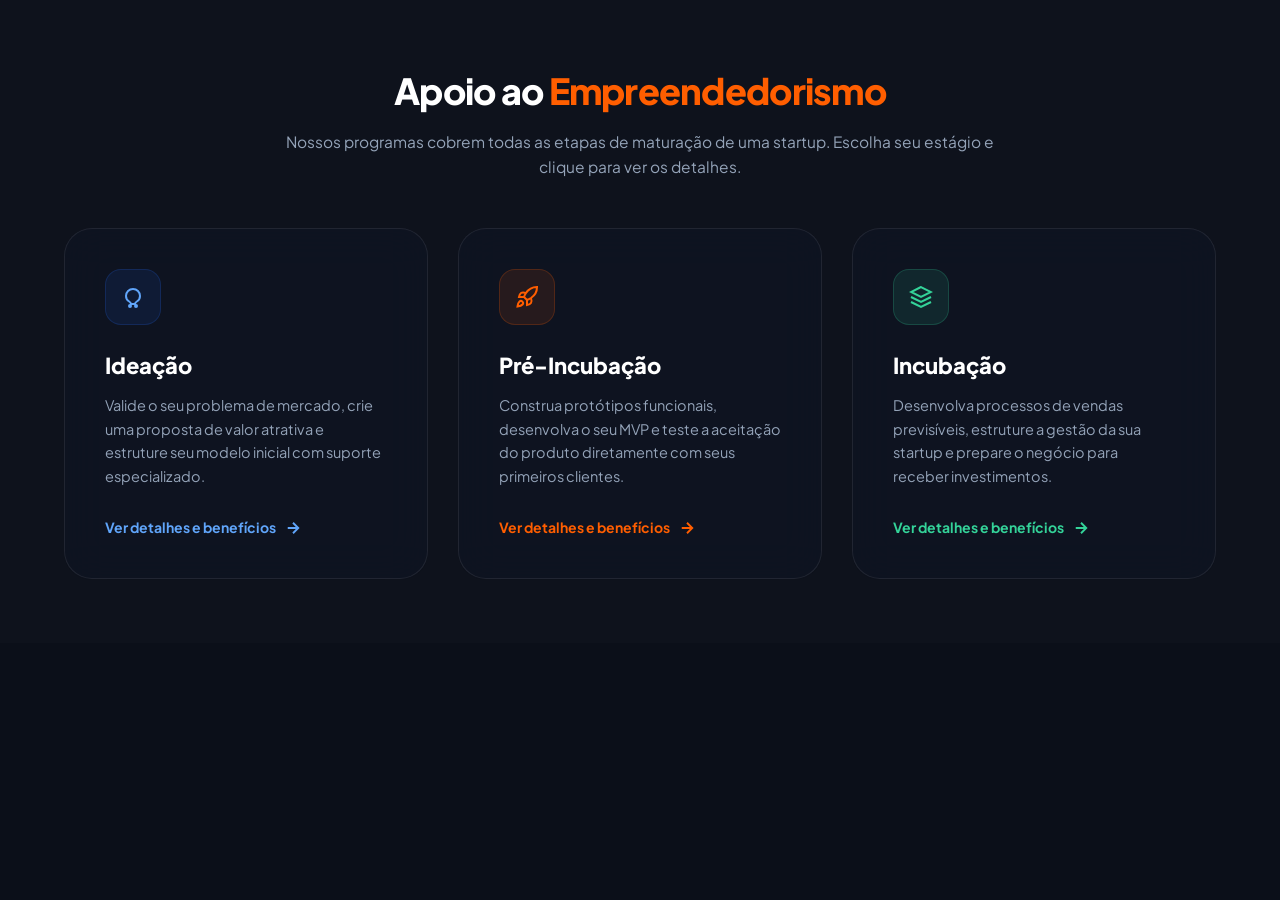
==== commit 624cccc5: "feat: restaurar textos, CTAs e estrutura visual identica ao site oficial com popup abaixo do menu" ====
--- a/index.html
+++ b/index.html
@@ -8,135 +8,93 @@
     <link rel="preconnect" href="https://fonts.googleapis.com">
     <link rel="preconnect" href="https://fonts.gstatic.com" crossorigin>
     <link href="https://fonts.googleapis.com/css2?family=Plus+Jakarta+Sans:wght@400;500;600;700;800;900&display=swap" rel="stylesheet">
-    <link rel="stylesheet" href="style.css?v=2">
+    <link rel="stylesheet" href="style.css?v=3">
 </head>
 <body>
 
-    <section id="jornada" class="section">
-        <div class="container">
-            <!-- CABEÇALHO DA SEÇÃO -->
+    <!-- SECTION 1: APOIO AO EMPREENDEDORISMO -->
+    <section id="jornada" class="section section-alt">
+        <div class="container reveal-on-scroll">
             <div class="section-header">
                 <h2>Apoio ao <span>Empreendedorismo</span></h2>
-                <p>Nosso programa de incubação apoia todas as etapas de desenvolvimento da sua startup, da concepção e validação do problema à escala e tração no mercado.</p>
+                <p>Nossos programas cobrem todas as etapas de maturação de uma startup. Escolha seu estágio e clique para ver os detalhes.</p>
             </div>
 
-            <!-- GRID DOS 3 PROGRAMAS -->
-            <div class="programas-grid">
-                
-                <!-- CARD 1: IDEAÇÃO -->
-                <div class="programa-card" data-track="ideacao" tabindex="0" role="button" aria-haspopup="dialog">
-                    <div class="programa-card-top">
-                        <div class="programa-icon-wrap">
-                            <svg width="24" height="24" viewBox="0 0 24 24" fill="none" stroke="currentColor" stroke-width="2.2" stroke-linecap="round" stroke-linejoin="round">
-                                <circle cx="12" cy="12" r="10"></circle>
-                                <line x1="12" y1="8" x2="12" y2="12"></line>
-                                <line x1="12" y1="16" x2="12.01" y2="16"></line>
-                            </svg>
+            <div class="grid-3">
+                <!-- TRACK 1: IDEAÇÃO -->
+                <div class="apoio-card" data-track="ideacao" tabindex="0" role="button" aria-haspopup="dialog">
+                    <div class="apoio-card-content">
+                        <div class="apoio-icon">
+                            <svg width="24" height="24" viewBox="0 0 24 24" fill="none" stroke="currentColor" stroke-width="2"><circle cx="9" cy="21" r="1"></circle><circle cx="15" cy="21" r="1"></circle><path d="M19 11a7 7 0 1 0-14 0c0 2.22 1.14 4.16 2.87 5.25C9.37 17.15 10 18.27 10 19h4c0-.73.63-1.85 2.13-2.75C17.86 15.16 19 13.22 19 11z"></path></svg>
                         </div>
-                        <span class="programa-stage-badge">Estágio Inicial</span>
-                    </div>
-                    <h3 class="programa-title">Ideação</h3>
-                    <p class="programa-desc">Valide o problema, estruture uma proposta de valor clara e defina o modelo de negócios da sua startup com apoio de especialistas.</p>
-                    <div class="programa-action">
-                        <span>Saiba mais</span>
-                        <svg class="programa-arrow" width="18" height="18" viewBox="0 0 24 24" fill="none" stroke="currentColor" stroke-width="2.2" stroke-linecap="round" stroke-linejoin="round">
-                            <line x1="5" y1="12" x2="19" y2="12"></line>
-                            <polyline points="12 5 19 12 12 19"></polyline>
-                        </svg>
+                        <h3>Ideação</h3>
+                        <p>Valide o seu problema de mercado, crie uma proposta de valor atrativa e estruture seu modelo inicial com suporte especializado.</p>
+                        <span class="apoio-link">
+                            Ver detalhes e benefícios 
+                            <svg width="18" height="18" viewBox="0 0 24 24" fill="none" stroke="currentColor" stroke-width="2.5"><line x1="5" y1="12" x2="19" y2="12"></line><polyline points="12 5 19 12 12 19"></polyline></svg>
+                        </span>
                     </div>
                 </div>
 
-                <!-- CARD 2: PRÉ-INCUBAÇÃO -->
-                <div class="programa-card" data-track="preincubacao" tabindex="0" role="button" aria-haspopup="dialog">
-                    <div class="programa-card-top">
-                        <div class="programa-icon-wrap">
-                            <svg width="24" height="24" viewBox="0 0 24 24" fill="none" stroke="currentColor" stroke-width="2.2" stroke-linecap="round" stroke-linejoin="round">
-                                <polygon points="12 2 15.09 8.26 22 9.27 17 14.14 18.18 21.02 12 17.77 5.82 21.02 7 14.14 2 9.27 8.91 8.26 12 2"></polygon>
-                            </svg>
+                <!-- TRACK 2: PRÉ-INCUBAÇÃO -->
+                <div class="apoio-card" data-track="preincubacao" tabindex="0" role="button" aria-haspopup="dialog">
+                    <div class="apoio-card-content">
+                        <div class="apoio-icon">
+                            <svg width="24" height="24" viewBox="0 0 24 24" fill="none" stroke="currentColor" stroke-width="2"><path d="M4.5 16.5c-1.5 1.26-2 5-2 5s3.74-.5 5-2c.71-.84.7-2.13-.09-2.91a2.18 2.18 0 0 0-2.91-.09z"></path><path d="M12 15l-3-3a22 22 0 0 1 2-3.95A12.88 12.88 0 0 1 22 2c0 2.72-.78 7.5-6 11a22.35 22.35 0 0 1-4 2z"></path><path d="M9 12H4s.55-3.03 2-4c1.62-1.08 5 0 5 0"></path><path d="M12 15v5s3.03-.55 4-2c1.08-1.62 0-5 0-5"></path></svg>
                         </div>
-                        <span class="programa-stage-badge">Prototipagem & MVP</span>
-                    </div>
-                    <h3 class="programa-title">Pré-Incubação</h3>
-                    <p class="programa-desc">Desenvolva protótipos funcionais, construa seu MVP e teste a tração inicial diretamente com clientes reais no mercado.</p>
-                    <div class="programa-action">
-                        <span>Saiba mais</span>
-                        <svg class="programa-arrow" width="18" height="18" viewBox="0 0 24 24" fill="none" stroke="currentColor" stroke-width="2.2" stroke-linecap="round" stroke-linejoin="round">
-                            <line x1="5" y1="12" x2="19" y2="12"></line>
-                            <polyline points="12 5 19 12 12 19"></polyline>
-                        </svg>
+                        <h3>Pré-Incubação</h3>
+                        <p>Construa protótipos funcionais, desenvolva o seu MVP e teste a aceitação do produto diretamente com seus primeiros clientes.</p>
+                        <span class="apoio-link">
+                            Ver detalhes e benefícios 
+                            <svg width="18" height="18" viewBox="0 0 24 24" fill="none" stroke="currentColor" stroke-width="2.5"><line x1="5" y1="12" x2="19" y2="12"></line><polyline points="12 5 19 12 12 19"></polyline></svg>
+                        </span>
                     </div>
                 </div>
 
-                <!-- CARD 3: INCUBAÇÃO -->
-                <div class="programa-card" data-track="incubacao" tabindex="0" role="button" aria-haspopup="dialog">
-                    <div class="programa-card-top">
-                        <div class="programa-icon-wrap">
-                            <svg width="24" height="24" viewBox="0 0 24 24" fill="none" stroke="currentColor" stroke-width="2.2" stroke-linecap="round" stroke-linejoin="round">
-                                <polygon points="12 2 2 7 12 12 22 7 12 2"></polygon>
-                                <polyline points="2 17 12 22 22 17"></polyline>
-                                <polyline points="2 12 12 17 22 12"></polyline>
-                            </svg>
+                <!-- TRACK 3: INCUBAÇÃO -->
+                <div class="apoio-card" data-track="incubacao" tabindex="0" role="button" aria-haspopup="dialog">
+                    <div class="apoio-card-content">
+                        <div class="apoio-icon">
+                            <svg width="24" height="24" viewBox="0 0 24 24" fill="none" stroke="currentColor" stroke-width="2"><polygon points="12 2 2 7 12 12 22 7 12 2"></polygon><polyline points="2 17 12 22 22 17"></polyline><polyline points="2 12 12 17 22 12"></polyline></svg>
                         </div>
-                        <span class="programa-stage-badge">Escala & Mercado</span>
-                    </div>
-                    <h3 class="programa-title">Incubação</h3>
-                    <p class="programa-desc">Estruture processos comerciais previsíveis, otimize a gestão do negócio e prepare-se para rodadas de investimento e captação.</p>
-                    <div class="programa-action">
-                        <span>Saiba mais</span>
-                        <svg class="programa-arrow" width="18" height="18" viewBox="0 0 24 24" fill="none" stroke="currentColor" stroke-width="2.2" stroke-linecap="round" stroke-linejoin="round">
-                            <line x1="5" y1="12" x2="19" y2="12"></line>
-                            <polyline points="12 5 19 12 12 19"></polyline>
-                        </svg>
+                        <h3>Incubação</h3>
+                        <p>Desenvolva processos de vendas previsíveis, estruture a gestão da sua startup e prepare o negócio para receber investimentos.</p>
+                        <span class="apoio-link">
+                            Ver detalhes e benefícios 
+                            <svg width="18" height="18" viewBox="0 0 24 24" fill="none" stroke="currentColor" stroke-width="2.5"><line x1="5" y1="12" x2="19" y2="12"></line><polyline points="12 5 19 12 12 19"></polyline></svg>
+                        </span>
                     </div>
                 </div>
-
-            </div>
-
-            <!-- CTA INFERIOR -->
-            <div class="section-cta-wrap">
-                <a href="https://airtable.com/appMBITuDbmvqHb66/shr8gDPju26PFirSf" target="_blank" rel="noopener noreferrer" class="btn-main-cta">
-                    <span>Inscreva sua Startup no Inatel</span>
-                    <svg width="18" height="18" viewBox="0 0 24 24" fill="none" stroke="currentColor" stroke-width="2.2" stroke-linecap="round" stroke-linejoin="round">
-                        <line x1="5" y1="12" x2="19" y2="12"></line>
-                        <polyline points="12 5 19 12 12 19"></polyline>
-                    </svg>
-                </a>
             </div>
         </div>
     </section>
 
-    <!-- ================= MODAL POP-UP (COMPATÍVEL COM MENU FIXO) ================= -->
+    <!-- ================= INTERACTIVE TRACK DETAILS POPUP MODAL ================= -->
     <div id="track-modal" class="modal-overlay" role="dialog" aria-modal="true" aria-hidden="true">
         <div class="modal-content">
-            <!-- Botão de Fechar com destaque e acessibilidade -->
-            <button class="modal-close" id="modal-close-btn" aria-label="Fechar pop-up">&times;</button>
-            
+            <button class="modal-close" id="modal-close-btn" aria-label="Fechar">&times;</button>
             <div class="modal-header">
-                <span class="modal-badge" id="modal-badge">Estágio Inicial</span>
                 <h3 id="modal-title">Ideação</h3>
-                <p id="modal-subtitle">Subtítulo explicativo</p>
+                <p id="modal-subtitle">Valide seu problema, estruture uma proposta de valor clara e defina o modelo de negócios da sua startup com o apoio de nossa equipe e time de mentores.</p>
             </div>
             
             <div class="modal-body">
                 <div class="modal-section-title">O que o programa oferece</div>
-                <div id="modal-items" class="modal-items-list">
-                    <!-- Itens renderizados dinamicamente via programas.js -->
+                <div id="modal-items" style="display: flex; flex-direction: column; gap: 12px;">
+                    <!-- Items rendered dynamically via programas.js -->
                 </div>
                 
-                <div class="modal-footer">
-                    <a href="https://airtable.com/appMBITuDbmvqHb66/shr8gDPju26PFirSf" id="modal-link" target="_blank" rel="noopener noreferrer" class="btn-modal-primary">
-                        <span>Inscreva-se na Seleção</span>
-                        <svg width="20" height="20" viewBox="0 0 24 24" fill="none" stroke="currentColor" stroke-width="2" stroke-linecap="round" stroke-linejoin="round">
-                            <line x1="5" y1="12" x2="19" y2="12"></line>
-                            <polyline points="12 5 19 12 12 19"></polyline>
-                        </svg>
+                <div style="margin-top: 24px; text-align: center;">
+                    <a href="https://airtable.com/appMBITuDbmvqHb66/shr8gDPju26PFirSf" id="modal-link" target="_blank" rel="noopener noreferrer" class="btn-secondary" style="width: 100%; justify-content: center;">
+                        Inscreva-se na Seleção
+                        <svg width="20" height="20" viewBox="0 0 24 24" fill="none" stroke="currentColor" stroke-width="2" stroke-linecap="round" stroke-linejoin="round"><line x1="5" y1="12" x2="19" y2="12"></line><polyline points="12 5 19 12 12 19"></polyline></svg>
                     </a>
                 </div>
             </div>
         </div>
     </div>
 
-    <!-- SCRIPT DE INTERAÇÃO -->
+    <!-- SCRIPT -->
     <script src="programas.js"></script>
 </body>
 </html>
--- a/style.css
+++ b/style.css
@@ -1,6 +1,6 @@
 /* ======================================================================
-   INATEL STARTUPS — PROGRAMAS (APOIO AO EMPREENDEDORISMO)
-   Layout com Modal Pop-up Compatível com Menus Fixos
+   INATEL STARTUPS — APOIO AO EMPREENDEDORISMO (PROGRAMAS)
+   Layout 100% fiel ao site oficial com Pop-up compatível com Menus Fixos
    ====================================================================== */
 @import url('https://fonts.googleapis.com/css2?family=Plus+Jakarta+Sans:wght@400;500;600;700;800;900&display=swap');
 
@@ -8,14 +8,14 @@
     --primary: #FF5E00;
     --primary-rgb: 255, 94, 0;
     --primary-hover: #ff7a29;
-    --bg-main: #060B1E;
+    --secondary: #2563EB;
+    --secondary-rgb: 37, 99, 235;
+    --bg-main: #0B0F19;
     --bg-card: rgba(255, 255, 255, 0.02);
-    --bg-card-hover: rgba(255, 255, 255, 0.04);
     --border-color: rgba(255, 255, 255, 0.08);
-    --text-light: #f8fafc;
-    --text-muted: #94a3b8;
-    --card-radius: 20px;
-    --menu-height: 140px; /* Altura combinada dos cabeçalhos fixos do site */
+    --text-light: #F8FAFC;
+    --text-muted: #94A3B8;
+    --text-blue: #60A5FA;
 }
 
 * {
@@ -35,30 +35,26 @@
 
 /* ================= SECTION CONTAINER ================= */
 .section {
-    padding: 60px 0 50px 0;
+    padding: 64px 0;
     position: relative;
     background: transparent;
     width: 100%;
 }
 
+.section-alt {
+    background: rgba(255, 255, 255, 0.01);
+}
+
 .container {
-    max-width: 1240px;
+    max-width: 1200px;
     margin: 0 auto;
     padding: 0 24px;
 }
 
-@media (min-width: 640px) {
-    .container { padding: 0 32px; }
-}
-
-@media (min-width: 1024px) {
-    .container { padding: 0 40px; }
-}
-
-/* ================= HEADER ================= */
+/* ================= SECTION HEADER ================= */
 .section-header {
     text-align: center;
-    margin-bottom: 40px;
+    margin-bottom: 48px;
     position: relative;
     z-index: 2;
 }
@@ -84,183 +80,210 @@
 }
 
 @media (max-width: 640px) {
-    .section { padding: 40px 0 30px 0; }
-    .section-header { margin-bottom: 28px; }
+    .section { padding: 40px 0; }
+    .section-header { margin-bottom: 32px; }
     .section-header h2 { font-size: 1.85rem; }
     .section-header p { font-size: 14px; }
 }
 
-/* ================= PROGRAMAS GRID ================= */
-.programas-grid {
+/* ================= GRID 3 ================= */
+.grid-3 {
     display: grid;
     grid-template-columns: repeat(3, 1fr);
-    gap: 24px;
+    gap: 30px;
     position: relative;
     z-index: 2;
 }
 
 @media (max-width: 900px) {
-    .programas-grid {
+    .grid-3 {
         grid-template-columns: 1fr;
-        gap: 20px;
+        gap: 24px;
     }
 }
 
-/* ================= PROGRAMA CARD ================= */
-.programa-card {
-    background: var(--bg-card);
-    border: 1px solid var(--border-color);
-    border-radius: var(--card-radius);
-    padding: 32px 28px 24px 28px;
+/* ================= APOIO AO EMPREENDEDORISMO ================= */
+.apoio-card {
+    background: rgba(15, 23, 42, 0.4);
+    backdrop-filter: blur(20px);
+    -webkit-backdrop-filter: blur(20px);
+    border: 1px solid rgba(255, 255, 255, 0.08);
+    border-radius: 28px;
+    padding: 40px;
+    transition: all 0.5s cubic-bezier(0.16, 1, 0.3, 1);
+    cursor: pointer;
+    position: relative;
+    overflow: hidden;
     display: flex;
     flex-direction: column;
-    cursor: pointer;
-    transition: all 0.35s cubic-bezier(0.16, 1, 0.3, 1);
-    position: relative;
-    user-select: none;
-}
-
-.programa-card:hover {
-    transform: translateY(-4px);
-    border-color: rgba(255, 94, 0, 0.4);
-    background: var(--bg-card-hover);
-    box-shadow: 0 14px 35px rgba(0, 0, 0, 0.35);
-}
-
-.programa-card:focus-visible {
-    outline: 2px solid var(--primary);
-    outline-offset: 3px;
-}
-
-.programa-card-top {
-    display: flex;
-    align-items: center;
-    justify-content: space-between;
-    margin-bottom: 22px;
-}
-
-.programa-icon-wrap {
-    width: 48px;
-    height: 48px;
-    border-radius: 14px;
-    background: rgba(255, 94, 0, 0.1);
-    border: 1px solid rgba(255, 94, 0, 0.25);
-    color: var(--primary);
+    height: 100%;
+}
+
+.apoio-card::before {
+    content: '';
+    position: absolute;
+    inset: 0;
+    background: radial-gradient(circle at top right, rgba(var(--secondary-rgb), 0.15), transparent 60%);
+    opacity: 0;
+    transition: opacity 0.5s ease;
+    pointer-events: none;
+}
+
+.apoio-card:nth-child(2)::before {
+    background: radial-gradient(circle at top right, rgba(var(--primary-rgb), 0.15), transparent 60%);
+}
+
+.apoio-card:nth-child(3)::before {
+    background: radial-gradient(circle at top right, rgba(52, 211, 153, 0.15), transparent 60%);
+}
+
+.apoio-card::after {
+    content: '';
+    position: absolute;
+    bottom: 0;
+    left: 0;
+    width: 100%;
+    height: 2px;
+    background: linear-gradient(90deg, transparent, rgba(var(--secondary-rgb), 0.8), transparent);
+    transform: scaleX(0);
+    transition: transform 0.5s cubic-bezier(0.16, 1, 0.3, 1);
+}
+
+.apoio-card:nth-child(2)::after {
+    background: linear-gradient(90deg, transparent, rgba(var(--primary-rgb), 0.8), transparent);
+}
+
+.apoio-card:nth-child(3)::after {
+    background: linear-gradient(90deg, transparent, rgba(52, 211, 153, 0.8), transparent);
+}
+
+.apoio-card:hover {
+    transform: translateY(-8px);
+    border-color: rgba(var(--secondary-rgb), 0.3);
+    box-shadow: 0 20px 40px rgba(0, 0, 0, 0.3), 0 0 30px rgba(var(--secondary-rgb), 0.1);
+}
+
+.apoio-card:nth-child(2):hover {
+    border-color: rgba(var(--primary-rgb), 0.3);
+    box-shadow: 0 20px 40px rgba(0, 0, 0, 0.3), 0 0 30px rgba(var(--primary-rgb), 0.1);
+}
+
+.apoio-card:nth-child(3):hover {
+    border-color: rgba(52, 211, 153, 0.3);
+    box-shadow: 0 20px 40px rgba(0, 0, 0, 0.3), 0 0 30px rgba(52, 211, 153, 0.1);
+}
+
+.apoio-card:hover::before {
+    opacity: 1;
+}
+
+.apoio-card:hover::after {
+    transform: scaleX(1);
+}
+
+.apoio-card-content {
+    position: relative;
+    z-index: 2;
+    display: flex;
+    flex-direction: column;
+    flex-grow: 1;
+}
+
+.apoio-icon {
+    width: 56px;
+    height: 56px;
+    border-radius: 16px;
+    background: rgba(var(--secondary-rgb), 0.1);
+    color: var(--text-blue);
     display: flex;
     align-items: center;
     justify-content: center;
-    transition: transform 0.3s ease;
-}
-
-.programa-card:hover .programa-icon-wrap {
-    transform: scale(1.08);
-}
-
-.programa-stage-badge {
-    font-size: 11px;
+    margin-bottom: 24px;
+    border: 1px solid rgba(var(--secondary-rgb), 0.2);
+    transition: all 0.4s cubic-bezier(0.16, 1, 0.3, 1);
+}
+
+.apoio-card:hover .apoio-icon {
+    transform: scale(1.1);
+    background: rgba(var(--secondary-rgb), 0.2);
+    box-shadow: 0 0 20px rgba(var(--secondary-rgb), 0.3);
+}
+
+.apoio-card:nth-child(2) .apoio-icon {
+    background: rgba(var(--primary-rgb), 0.1);
+    color: var(--primary);
+    border-color: rgba(var(--primary-rgb), 0.2);
+}
+
+.apoio-card:nth-child(2):hover .apoio-icon {
+    background: rgba(var(--primary-rgb), 0.2);
+    box-shadow: 0 0 20px rgba(var(--primary-rgb), 0.3);
+}
+
+.apoio-card:nth-child(3) .apoio-icon {
+    background: rgba(52, 211, 153, 0.1);
+    color: #34D399;
+    border-color: rgba(52, 211, 153, 0.2);
+}
+
+.apoio-card:nth-child(3):hover .apoio-icon {
+    background: rgba(52, 211, 153, 0.2);
+    box-shadow: 0 0 20px rgba(52, 211, 153, 0.3);
+}
+
+.apoio-card h3 {
+    font-size: 22px;
+    font-weight: 800;
+    color: white;
+    margin-bottom: 12px;
+}
+
+.apoio-card p {
+    color: var(--text-muted);
+    font-size: 14.5px;
+    line-height: 1.65;
+    margin-bottom: 28px;
+    flex-grow: 1;
+}
+
+.apoio-link {
+    font-size: 14px;
     font-weight: 700;
-    text-transform: uppercase;
-    letter-spacing: 0.05em;
-    padding: 5px 12px;
-    border-radius: 999px;
-    background: rgba(255, 255, 255, 0.05);
-    border: 1px solid rgba(255, 255, 255, 0.1);
-    color: #cbd5e1;
-}
-
-.programa-title {
-    font-size: 1.45rem;
-    font-weight: 800;
-    color: #ffffff;
-    margin-bottom: 10px;
-    letter-spacing: -0.01em;
-}
-
-.programa-desc {
-    font-size: 14.5px;
-    color: var(--text-muted);
-    line-height: 1.55;
-    margin-bottom: 24px;
-    flex-grow: 1;
-}
-
-.programa-action {
-    display: flex;
-    align-items: center;
-    justify-content: space-between;
-    width: 100%;
-    padding-top: 16px;
-    border-top: 1px solid rgba(255, 255, 255, 0.06);
-    font-size: 13.5px;
-    font-weight: 700;
-    color: #cbd5e1;
-    transition: all 0.25s ease;
-}
-
-.programa-card:hover .programa-action {
-    color: #ffffff;
-}
-
-.programa-action svg {
-    color: var(--primary);
-    transition: transform 0.25s ease;
-}
-
-.programa-card:hover .programa-action svg {
+    color: var(--text-blue);
+    display: inline-flex;
+    align-items: center;
+    gap: 8px;
+    margin-top: auto;
+}
+
+.apoio-card:nth-child(2) .apoio-link {
+    color: var(--primary);
+}
+
+.apoio-card:nth-child(3) .apoio-link {
+    color: #34D399;
+}
+
+.apoio-link svg {
+    transition: transform 0.3s;
+}
+
+.apoio-card:hover .apoio-link svg {
     transform: translateX(4px);
 }
 
-/* ================= CTA DA SEÇÃO ================= */
-.section-cta-wrap {
-    text-align: center;
-    margin-top: 40px;
-    position: relative;
-    z-index: 2;
-}
-
-.btn-main-cta {
-    display: inline-flex;
-    align-items: center;
-    gap: 10px;
-    padding: 14px 34px;
-    background: linear-gradient(135deg, var(--primary) 0%, #ff7a29 100%);
-    color: #ffffff;
-    font-size: 14.5px;
-    font-weight: 700;
-    border-radius: 999px;
-    text-decoration: none;
-    box-shadow: 0 6px 20px rgba(var(--primary-rgb), 0.35);
-    transition: all 0.3s cubic-bezier(0.16, 1, 0.3, 1);
-}
-
-.btn-main-cta:hover {
-    transform: translateY(-2px);
-    box-shadow: 0 10px 28px rgba(var(--primary-rgb), 0.5);
-}
-
-.btn-main-cta svg {
-    transition: transform 0.25s ease;
-}
-
-.btn-main-cta:hover svg {
-    transform: translateX(4px);
-}
-
-/* ======================================================================
-   MODAL POP-UP (COMPATÍVEL COM MENUS FIXOS)
-   Garante que o pop-up NUNCA fique atrás dos menus superiores (~140px)
-   ====================================================================== */
+/* ================= INTERACTIVE POPUP MODALS ================= */
 .modal-overlay {
     position: fixed;
     inset: 0;
-    z-index: 999999; /* Z-index máximo para sobrepor o backdrop geral */
-    background: rgba(3, 7, 20, 0.85);
+    background: rgba(2, 6, 23, 0.85);
     backdrop-filter: blur(14px);
     -webkit-backdrop-filter: blur(14px);
     display: flex;
+    align-items: flex-start; /* Alinha abaixo dos menus fixos */
     justify-content: center;
-    align-items: flex-start; /* Alinhamento ao topo com espaçamento seguro */
-    padding-top: 155px;      /* ESPAÇO SEGURO: Abre estritamente abaixo dos menus fixos (140px) */
+    z-index: 999999;
+    padding-top: 155px;      /* ESPAÇO SEGURO: Abre estritamente abaixo do cabeçalho institucional e menu (~140px) */
     padding-bottom: 40px;
     padding-left: 20px;
     padding-right: 20px;
@@ -268,10 +291,9 @@
     opacity: 0;
     visibility: hidden;
     pointer-events: none;
-    transition: opacity 0.3s cubic-bezier(0.16, 1, 0.3, 1), visibility 0.3s ease;
-}
-
-/* Ajuste quando executado dentro de frame embutido */
+    transition: opacity 0.35s cubic-bezier(0.16, 1, 0.3, 1), visibility 0.35s cubic-bezier(0.16, 1, 0.3, 1);
+}
+
 body.in-iframe .modal-overlay {
     padding-top: 30px;
     align-items: center;
@@ -284,201 +306,164 @@
 }
 
 .modal-content {
-    background: #0B132B;
-    border: 1px solid rgba(255, 255, 255, 0.12);
+    background: var(--bg-main);
+    border: 1px solid var(--border-color);
     border-radius: 28px;
-    padding: 38px 40px;
-    max-width: 660px;
+    padding: 40px;
+    max-width: 650px;
     width: 100%;
-    max-height: calc(100vh - 190px); /* Garante que caiba com folga no restante da tela */
+    max-height: calc(100vh - 190px);
     overflow-y: auto;
     position: relative;
-    transform: scale(0.93) translateY(-10px);
+    transform: scale(0.92);
     transition: transform 0.35s cubic-bezier(0.16, 1, 0.3, 1);
-    box-shadow: 0 25px 60px rgba(0, 0, 0, 0.7), 0 0 40px rgba(255, 94, 0, 0.08);
+    box-shadow: 0 25px 50px rgba(0,0,0,0.6);
     color: var(--text-light);
 }
 
 .modal-overlay.open .modal-content {
-    transform: scale(1) translateY(0);
-}
-
-/* Scrollbar estilizada no conteúdo do modal */
-.modal-content::-webkit-scrollbar {
-    width: 6px;
-}
-.modal-content::-webkit-scrollbar-track {
-    background: rgba(255, 255, 255, 0.02);
-    border-radius: 10px;
-}
-.modal-content::-webkit-scrollbar-thumb {
-    background: rgba(255, 255, 255, 0.15);
-    border-radius: 10px;
-}
-
-/* Botão de Fechar */
+    transform: scale(1);
+}
+
 .modal-close {
     position: absolute;
     top: 24px;
     right: 24px;
-    width: 38px;
-    height: 38px;
+    width: 36px;
+    height: 36px;
     border-radius: 50%;
-    background: rgba(255, 255, 255, 0.06);
-    border: 1px solid rgba(255, 255, 255, 0.12);
-    color: #cbd5e1;
+    background: rgba(255, 255, 255, 0.05);
+    border: 1px solid var(--border-color);
+    color: white;
     display: flex;
     align-items: center;
     justify-content: center;
     cursor: pointer;
-    font-size: 24px;
-    line-height: 1;
-    transition: all 0.25s ease;
-    z-index: 5;
+    font-size: 18px;
+    transition: all 0.3s;
 }
 
 .modal-close:hover {
-    background: rgba(255, 94, 0, 0.2);
+    background: rgba(255, 255, 255, 0.1);
+    color: var(--primary);
     border-color: var(--primary);
-    color: #ffffff;
-    transform: rotate(90deg);
-}
-
-/* Cabeçalho do Modal */
+    box-shadow: 0 0 8px rgba(var(--primary-rgb), 0.5);
+}
+
 .modal-header {
-    padding-right: 48px;
     margin-bottom: 24px;
-    border-bottom: 1px solid rgba(255, 255, 255, 0.08);
-    padding-bottom: 20px;
-}
-
-.modal-badge {
-    display: inline-block;
-    font-size: 11px;
-    font-weight: 700;
-    text-transform: uppercase;
-    letter-spacing: 0.05em;
-    padding: 4px 12px;
-    border-radius: 999px;
-    background: rgba(255, 94, 0, 0.15);
-    border: 1px solid rgba(255, 94, 0, 0.35);
-    color: #ff914d;
-    margin-bottom: 12px;
+    padding-right: 40px;
 }
 
 .modal-header h3 {
-    font-size: 1.85rem;
+    font-size: 28px;
     font-weight: 800;
-    color: #ffffff;
-    margin-bottom: 8px;
-    letter-spacing: -0.02em;
+    color: white;
 }
 
 .modal-header p {
-    font-size: 14.5px;
-    color: var(--text-muted);
-    line-height: 1.6;
-}
-
-/* Corpo do Modal */
+    color: var(--text-blue);
+    font-size: 14px;
+    margin-top: 6px;
+    line-height: 1.55;
+}
+
+.modal-body {
+    display: flex;
+    flex-direction: column;
+    gap: 20px;
+}
+
 .modal-section-title {
-    font-size: 11.5px;
+    font-size: 14px;
     font-weight: 800;
     text-transform: uppercase;
-    letter-spacing: 0.08em;
-    color: var(--primary);
-    margin-bottom: 16px;
-}
-
-.modal-items-list {
-    display: flex;
-    flex-direction: column;
-    gap: 12px;
-    margin-bottom: 28px;
-}
-
-.modal-list-item {
-    background: rgba(255, 255, 255, 0.025);
-    border: 1px solid rgba(255, 255, 255, 0.06);
-    border-radius: 14px;
-    padding: 16px 18px;
-    display: flex;
-    align-items: flex-start;
-    gap: 14px;
-    transition: border-color 0.25s ease;
-}
-
-.modal-list-item:hover {
-    border-color: rgba(255, 94, 0, 0.3);
+    letter-spacing: 1px;
+    color: var(--primary);
+    margin-bottom: 8px;
+}
+
+/* Premium Modal Item */
+.premium-modal-item {
+    display: flex;
+    align-items: center;
+    gap: 16px;
+    padding: 16px;
+    background: rgba(255, 255, 255, 0.03);
+    border: 1px solid rgba(255, 255, 255, 0.08);
+    border-radius: 16px;
+    transition: all 0.3s ease;
+}
+
+.premium-modal-item:hover {
+    background: rgba(var(--primary-rgb), 0.05);
+    border-color: rgba(var(--primary-rgb), 0.3);
+    transform: translateX(4px);
 }
 
 .modal-item-icon {
-    width: 36px;
-    height: 36px;
-    border-radius: 10px;
-    background: rgba(255, 94, 0, 0.1);
-    border: 1px solid rgba(255, 94, 0, 0.2);
+    flex-shrink: 0;
+    width: 48px;
+    height: 48px;
+    border-radius: 12px;
+    background: rgba(var(--primary-rgb), 0.1);
     color: var(--primary);
     display: flex;
     align-items: center;
     justify-content: center;
-    flex-shrink: 0;
+    border: 1px solid rgba(var(--primary-rgb), 0.2);
 }
 
 .modal-item-text strong {
+    color: var(--text-blue);
     display: block;
+    margin-bottom: 4px;
     font-size: 14.5px;
-    color: #ffffff;
+}
+
+.modal-item-text p {
+    color: var(--text-muted);
+    font-size: 13.5px;
+    line-height: 1.5;
+    margin: 0;
+}
+
+/* Botão CTA do Modal */
+.btn-secondary {
+    background: rgba(255, 255, 255, 0.05);
+    border: 1px solid rgba(255, 255, 255, 0.15);
+    color: var(--text-light);
+    font-size: 14px;
     font-weight: 700;
-    margin-bottom: 3px;
-}
-
-.modal-item-text p {
-    font-size: 13.5px;
-    color: var(--text-muted);
-    line-height: 1.5;
-}
-
-/* Rodapé do Modal */
-.modal-footer {
-    padding-top: 20px;
-    border-top: 1px solid rgba(255, 255, 255, 0.08);
-}
-
-.btn-modal-primary {
-    display: flex;
-    align-items: center;
-    justify-content: center;
-    gap: 10px;
-    width: 100%;
-    padding: 15px 28px;
-    background: linear-gradient(135deg, var(--primary) 0%, #ff7a29 100%);
-    color: #ffffff;
-    font-size: 15px;
-    font-weight: 700;
+    padding: 14px 28px;
     border-radius: 999px;
     text-decoration: none;
-    box-shadow: 0 6px 20px rgba(var(--primary-rgb), 0.35);
-    transition: all 0.3s cubic-bezier(0.16, 1, 0.3, 1);
-}
-
-.btn-modal-primary:hover {
+    display: inline-flex;
+    align-items: center;
+    gap: 8px;
+    transition: all 0.3s;
+}
+
+.btn-secondary:hover {
+    background: var(--primary);
+    border-color: var(--primary);
+    color: white;
+    box-shadow: 0 4px 15px rgba(var(--primary-rgb), 0.4);
     transform: translateY(-2px);
-    box-shadow: 0 10px 28px rgba(var(--primary-rgb), 0.5);
-}
-
-.btn-modal-primary svg {
-    transition: transform 0.25s ease;
-}
-
-.btn-modal-primary:hover svg {
+}
+
+.btn-secondary svg {
+    transition: transform 0.3s;
+}
+
+.btn-secondary:hover svg {
     transform: translateX(4px);
 }
 
 /* Responsividade Mobile */
 @media (max-width: 640px) {
     .modal-overlay {
-        padding-top: 110px; /* Em telas menores o menu reduz de tamanho */
+        padding-top: 110px;
         padding-left: 14px;
         padding-right: 14px;
     }
@@ -488,6 +473,9 @@
         max-height: calc(100vh - 140px);
     }
     .modal-header h3 {
-        font-size: 1.5rem;
+        font-size: 22px;
     }
-}
+    .apoio-card {
+        padding: 28px 24px;
+    }
+}
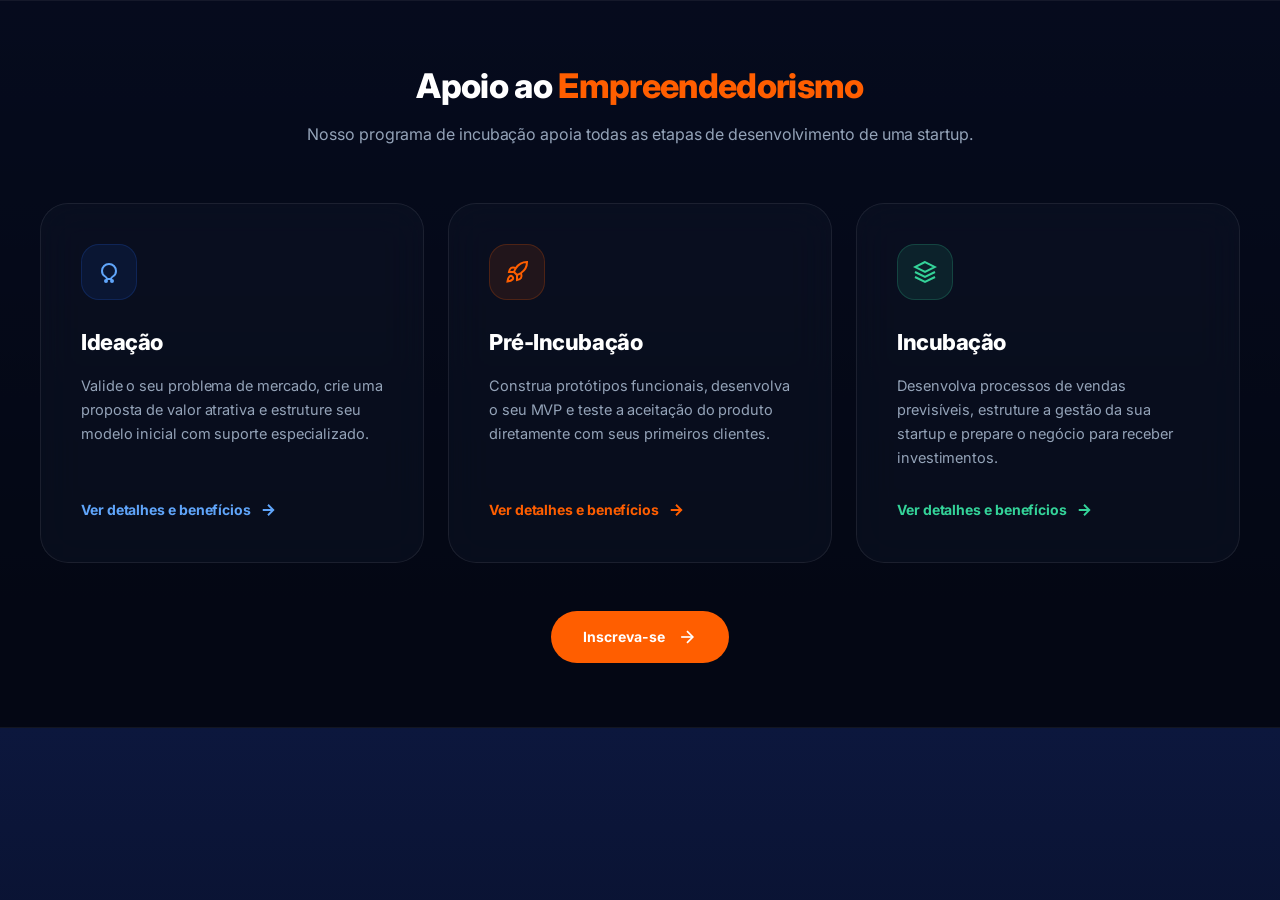
==== commit 58cbeee1: "feat: mirror exact copy, CTAs, and modals from live site with top clearance" ====
--- a/index.html
+++ b/index.html
@@ -3,29 +3,34 @@
 <head>
     <meta charset="UTF-8">
     <meta name="viewport" content="width=device-width, initial-scale=1.0">
-    <title>Apoio ao Empreendedorismo - Inatel Startups</title>
-    <!-- Google Fonts: Plus Jakarta Sans -->
+    <title>Apoio ao Empreendedorismo — Inatel Startups</title>
+    <!-- Google Fonts: Inter -->
     <link rel="preconnect" href="https://fonts.googleapis.com">
     <link rel="preconnect" href="https://fonts.gstatic.com" crossorigin>
-    <link href="https://fonts.googleapis.com/css2?family=Plus+Jakarta+Sans:wght@400;500;600;700;800;900&display=swap" rel="stylesheet">
-    <link rel="stylesheet" href="style.css?v=3">
+    <link href="https://fonts.googleapis.com/css2?family=Inter:wght@400;500;600;700;800;900&display=swap" rel="stylesheet">
+    <link rel="stylesheet" href="style.css?v=4">
 </head>
 <body>
 
-    <!-- SECTION 1: APOIO AO EMPREENDEDORISMO -->
-    <section id="jornada" class="section section-alt">
+<main class="hub-main">
+    <!-- SECTION 1: APOIO AO EMPREENDEDORISMO (STAGES THAT OPEN IN POPUPS) -->
+    <section id="jornada" class="section section-alt" style="padding-top: 64px; padding-bottom: 64px;">
         <div class="container reveal-on-scroll">
             <div class="section-header">
-                <h2>Apoio ao <span>Empreendedorismo</span></h2>
-                <p>Nossos programas cobrem todas as etapas de maturação de uma startup. Escolha seu estágio e clique para ver os detalhes.</p>
+                <h2>Apoio ao&nbsp;<span>Empreendedorismo</span></h2>
+                <p>Nosso programa de incubação apoia todas as etapas de desenvolvimento de uma startup.</p>
             </div>
 
-            <div class="grid-3">
+            <div class="hub-grid-3">
                 <!-- TRACK 1: IDEAÇÃO -->
                 <div class="apoio-card" data-track="ideacao" tabindex="0" role="button" aria-haspopup="dialog">
                     <div class="apoio-card-content">
                         <div class="apoio-icon">
-                            <svg width="24" height="24" viewBox="0 0 24 24" fill="none" stroke="currentColor" stroke-width="2"><circle cx="9" cy="21" r="1"></circle><circle cx="15" cy="21" r="1"></circle><path d="M19 11a7 7 0 1 0-14 0c0 2.22 1.14 4.16 2.87 5.25C9.37 17.15 10 18.27 10 19h4c0-.73.63-1.85 2.13-2.75C17.86 15.16 19 13.22 19 11z"></path></svg>
+                            <svg width="24" height="24" viewBox="0 0 24 24" fill="none" stroke="currentColor" stroke-width="2">
+                                <circle cx="9" cy="21" r="1"></circle>
+                                <circle cx="15" cy="21" r="1"></circle>
+                                <path d="M19 11a7 7 0 1 0-14 0c0 2.22 1.14 4.16 2.87 5.25C9.37 17.15 10 18.27 10 19h4c0-.73.63-1.85 2.13-2.75C17.86 15.16 19 13.22 19 11z"></path>
+                            </svg>
                         </div>
                         <h3>Ideação</h3>
                         <p>Valide o seu problema de mercado, crie uma proposta de valor atrativa e estruture seu modelo inicial com suporte especializado.</p>
@@ -40,7 +45,12 @@
                 <div class="apoio-card" data-track="preincubacao" tabindex="0" role="button" aria-haspopup="dialog">
                     <div class="apoio-card-content">
                         <div class="apoio-icon">
-                            <svg width="24" height="24" viewBox="0 0 24 24" fill="none" stroke="currentColor" stroke-width="2"><path d="M4.5 16.5c-1.5 1.26-2 5-2 5s3.74-.5 5-2c.71-.84.7-2.13-.09-2.91a2.18 2.18 0 0 0-2.91-.09z"></path><path d="M12 15l-3-3a22 22 0 0 1 2-3.95A12.88 12.88 0 0 1 22 2c0 2.72-.78 7.5-6 11a22.35 22.35 0 0 1-4 2z"></path><path d="M9 12H4s.55-3.03 2-4c1.62-1.08 5 0 5 0"></path><path d="M12 15v5s3.03-.55 4-2c1.08-1.62 0-5 0-5"></path></svg>
+                            <svg width="24" height="24" viewBox="0 0 24 24" fill="none" stroke="currentColor" stroke-width="2">
+                                <path d="M4.5 16.5c-1.5 1.26-2 5-2 5s3.74-.5 5-2c.71-.84.7-2.13-.09-2.91a2.18 2.18 0 0 0-2.91-.09z"></path>
+                                <path d="M12 15l-3-3a22 22 0 0 1 2-3.95A12.88 12.88 0 0 1 22 2c0 2.72-.78 7.5-6 11a22.35 22.35 0 0 1-4 2z"></path>
+                                <path d="M9 12H4s.55-3.03 2-4c1.62-1.08 5 0 5 0"></path>
+                                <path d="M12 15v5s3.03-.55 4-2c1.08-1.62 0-5 0-5"></path>
+                            </svg>
                         </div>
                         <h3>Pré-Incubação</h3>
                         <p>Construa protótipos funcionais, desenvolva o seu MVP e teste a aceitação do produto diretamente com seus primeiros clientes.</p>
@@ -55,7 +65,11 @@
                 <div class="apoio-card" data-track="incubacao" tabindex="0" role="button" aria-haspopup="dialog">
                     <div class="apoio-card-content">
                         <div class="apoio-icon">
-                            <svg width="24" height="24" viewBox="0 0 24 24" fill="none" stroke="currentColor" stroke-width="2"><polygon points="12 2 2 7 12 12 22 7 12 2"></polygon><polyline points="2 17 12 22 22 17"></polyline><polyline points="2 12 12 17 22 12"></polyline></svg>
+                            <svg width="24" height="24" viewBox="0 0 24 24" fill="none" stroke="currentColor" stroke-width="2">
+                                <polygon points="12 2 2 7 12 12 22 7 12 2"></polygon>
+                                <polyline points="2 17 12 22 22 17"></polyline>
+                                <polyline points="2 12 12 17 22 12"></polyline>
+                            </svg>
                         </div>
                         <h3>Incubação</h3>
                         <p>Desenvolva processos de vendas previsíveis, estruture a gestão da sua startup e prepare o negócio para receber investimentos.</p>
@@ -66,6 +80,14 @@
                     </div>
                 </div>
             </div>
+
+            <!-- BOTÃO CTA PRINCIPAL DA SEÇÃO (IDÊNTICO AO SITE ATUAL) -->
+            <div style="margin-top: 48px; text-align: center;">
+                <a href="https://airtable.com/appMBITuDbmvqHb66/shr8gDPju26PFirSf" class="btn-primary" target="_blank" rel="noopener noreferrer">
+                    Inscreva-se
+                    <svg width="20" height="20" viewBox="0 0 24 24" fill="none" stroke="currentColor" stroke-width="2"><line x1="5" y1="12" x2="19" y2="12"></line><polyline points="12 5 19 12 12 19"></polyline></svg>
+                </a>
+            </div>
         </div>
     </section>
 
@@ -75,26 +97,29 @@
             <button class="modal-close" id="modal-close-btn" aria-label="Fechar">&times;</button>
             <div class="modal-header">
                 <h3 id="modal-title">Ideação</h3>
-                <p id="modal-subtitle">Valide seu problema, estruture uma proposta de valor clara e defina o modelo de negócios da sua startup com o apoio de nossa equipe e time de mentores.</p>
+                <p id="modal-subtitle">Subtítulo explicativo</p>
             </div>
-            
+
             <div class="modal-body">
                 <div class="modal-section-title">O que o programa oferece</div>
                 <div id="modal-items" style="display: flex; flex-direction: column; gap: 12px;">
                     <!-- Items rendered dynamically via programas.js -->
                 </div>
-                
+
                 <div style="margin-top: 24px; text-align: center;">
                     <a href="https://airtable.com/appMBITuDbmvqHb66/shr8gDPju26PFirSf" id="modal-link" target="_blank" rel="noopener noreferrer" class="btn-secondary" style="width: 100%; justify-content: center;">
-                        Inscreva-se na Seleção
-                        <svg width="20" height="20" viewBox="0 0 24 24" fill="none" stroke="currentColor" stroke-width="2" stroke-linecap="round" stroke-linejoin="round"><line x1="5" y1="12" x2="19" y2="12"></line><polyline points="12 5 19 12 12 19"></polyline></svg>
+                        Inscreva-se
+                        <svg width="20" height="20" viewBox="0 0 24 24" fill="none" stroke="currentColor" stroke-width="2" stroke-linecap="round" stroke-linejoin="round">
+                            <line x1="5" y1="12" x2="19" y2="12"></line>
+                            <polyline points="12 5 19 12 12 19"></polyline>
+                        </svg>
                     </a>
                 </div>
             </div>
         </div>
     </div>
+</main>
 
-    <!-- SCRIPT -->
-    <script src="programas.js"></script>
+<script src="programas.js?v=4"></script>
 </body>
 </html>
--- a/style.css
+++ b/style.css
@@ -1,109 +1,214 @@
-/* ======================================================================
-   INATEL STARTUPS — APOIO AO EMPREENDEDORISMO (PROGRAMAS)
-   Layout 100% fiel ao site oficial com Pop-up compatível com Menus Fixos
-   ====================================================================== */
-@import url('https://fonts.googleapis.com/css2?family=Plus+Jakarta+Sans:wght@400;500;600;700;800;900&display=swap');
-
 :root {
+    --bg-main: #060B1E;
+    --bg-alt: #030611;
+    --bg-card: rgba(12, 23, 61, 0.45);
+    --bg-card-hover: rgba(12, 23, 61, 0.75);
+
     --primary: #FF5E00;
+    --primary-hover: #E05300;
     --primary-rgb: 255, 94, 0;
-    --primary-hover: #ff7a29;
+    --brand-orange: var(--primary);
+
     --secondary: #2563EB;
+    --secondary-hover: #1D4ED8;
     --secondary-rgb: 37, 99, 235;
-    --bg-main: #0B0F19;
-    --bg-card: rgba(255, 255, 255, 0.02);
-    --border-color: rgba(255, 255, 255, 0.08);
+
     --text-light: #F8FAFC;
     --text-muted: #94A3B8;
+    --text-description: #94A3B8;
     --text-blue: #60A5FA;
+
+    --border-color: rgba(255, 255, 255, 0.06);
+    --border-hover: rgba(255, 94, 0, 0.3);
+    --border-card: rgba(255, 255, 255, 0.08);
 }
 
 * {
-    box-sizing: border-box;
     margin: 0;
     padding: 0;
+    box-sizing: border-box;
+    font-family: 'Inter', system-ui, -apple-system, sans-serif;
+}
+
+html {
+    scroll-behavior: smooth;
 }
 
 body {
-    font-family: 'Plus Jakarta Sans', -apple-system, BlinkMacSystemFont, 'Segoe UI', Roboto, Helvetica, Arial, sans-serif;
     background-color: var(--bg-main);
+    background-image:
+        linear-gradient(180deg, #0C173D 0%, var(--bg-main) 600px, var(--bg-main) 100%),
+        radial-gradient(at 100% 100%, rgba(37, 99, 235, 0.08) 0px, transparent 60%),
+        radial-gradient(rgba(255, 255, 255, 0.02) 1px, transparent 1px);
+    background-size: auto, auto, 32px 32px;
     color: var(--text-light);
+    line-height: 1.72;
+    letter-spacing: -0.005em;
     overflow-x: hidden;
-    line-height: 1.5;
-    -webkit-font-smoothing: antialiased;
-}
-
-/* ================= SECTION CONTAINER ================= */
-.section {
-    padding: 64px 0;
-    position: relative;
+}
+
+main.hub-main {
     background: transparent;
     width: 100%;
 }
 
-.section-alt {
-    background: rgba(255, 255, 255, 0.01);
-}
-
-.container {
-    max-width: 1200px;
+.hub-main a {
+    text-decoration: none;
+    color: inherit;
+}
+
+.hub-main button {
+    background: none;
+    border: none;
+    cursor: pointer;
+    font: inherit;
+    color: inherit;
+}
+
+.hub-main h1,
+.hub-main h2,
+.hub-main h3,
+.hub-main h4 {
+    color: white;
+    letter-spacing: -0.02em;
+}
+
+/* ================= GRID & GENERAL LAYOUT ================= */
+.hub-main .container {
+    max-width: 1280px;
     margin: 0 auto;
-    padding: 0 24px;
-}
-
-/* ================= SECTION HEADER ================= */
-.section-header {
+    padding: 0 20px;
+}
+
+@media (min-width: 640px) {
+    .hub-main .container {
+        padding: 0 32px;
+    }
+}
+
+@media (min-width: 1024px) {
+    .hub-main .container {
+        padding: 0 40px;
+    }
+}
+
+.hub-main .section {
+    position: relative;
+    z-index: 1;
+}
+
+.hub-main .section-alt {
+    background-color: rgba(3, 6, 17, 0.7);
+    border-top: 1px solid var(--border-color);
+    border-bottom: 1px solid var(--border-color);
+}
+
+.hub-main .section-header {
     text-align: center;
-    margin-bottom: 48px;
-    position: relative;
-    z-index: 2;
-}
-
-.section-header h2 {
-    font-size: 2.25rem;
+    max-width: 720px;
+    margin: 0 auto 56px;
+}
+
+.hub-main .section-header h2 {
+    font-size: 34px;
     font-weight: 800;
-    margin-bottom: 12px;
-    color: #ffffff;
-    letter-spacing: -0.02em;
-}
-
-.section-header h2 span {
+    margin-bottom: 14px;
+    line-height: 1.25;
+}
+
+.hub-main .section-header h2 span {
     color: var(--primary);
 }
 
-.section-header p {
-    font-size: 15.5px;
+.hub-main .section-header p {
     color: var(--text-muted);
+    font-size: 16px;
     line-height: 1.6;
-    max-width: 720px;
-    margin: 0 auto;
-}
-
-@media (max-width: 640px) {
-    .section { padding: 40px 0; }
-    .section-header { margin-bottom: 32px; }
-    .section-header h2 { font-size: 1.85rem; }
-    .section-header p { font-size: 14px; }
-}
-
-/* ================= GRID 3 ================= */
-.grid-3 {
+}
+
+@media (max-width: 768px) {
+    .hub-main .section-header h2 {
+        font-size: 28px;
+    }
+    .hub-main .section-header p {
+        font-size: 15px;
+    }
+}
+
+.hub-main .hub-grid-3 {
     display: grid;
-    grid-template-columns: repeat(3, 1fr);
-    gap: 30px;
-    position: relative;
-    z-index: 2;
-}
-
-@media (max-width: 900px) {
-    .grid-3 {
-        grid-template-columns: 1fr;
-        gap: 24px;
-    }
+    grid-template-columns: 1fr;
+    gap: 24px;
+}
+
+@media (min-width: 768px) {
+    .hub-main .hub-grid-3 {
+        grid-template-columns: repeat(2, 1fr);
+    }
+}
+
+@media (min-width: 1024px) {
+    .hub-main .hub-grid-3 {
+        grid-template-columns: repeat(3, 1fr);
+    }
+}
+
+/* ================= BUTTONS ================= */
+.hub-main .btn-primary,
+.hub-main .btn-secondary,
+.hub-main .btn-outline {
+    padding: 14px 32px;
+    border-radius: 999px;
+    font-weight: 700;
+    display: inline-flex;
+    align-items: center;
+    gap: 12px;
+    cursor: pointer;
+    transition: all 0.3s cubic-bezier(0.16, 1, 0.3, 1);
+    font-size: 14px;
+    border: none;
+    text-decoration: none;
+}
+
+.hub-main .btn-primary {
+    background-color: var(--primary);
+    color: white;
+}
+
+.hub-main .btn-primary:hover {
+    background-color: var(--primary-hover);
+    transform: translateY(-2px);
+    box-shadow: 0 8px 25px rgba(var(--primary-rgb), 0.45);
+}
+
+.hub-main .btn-secondary {
+    background-color: var(--secondary);
+    color: white;
+}
+
+.hub-main .btn-secondary:hover {
+    background-color: var(--secondary-hover);
+    transform: translateY(-2px);
+    box-shadow: 0 8px 25px rgba(var(--secondary-rgb), 0.45);
+}
+
+.hub-main .btn-primary svg,
+.hub-main .btn-secondary svg {
+    transition: transform 0.3s cubic-bezier(0.16, 1, 0.3, 1);
+}
+
+.hub-main .btn-primary:hover svg,
+.hub-main .btn-secondary:hover svg {
+    transform: translateX(6px);
+}
+
+.hub-main .btn-primary:active,
+.hub-main .btn-secondary:active {
+    transform: translateY(0) scale(0.97);
 }
 
 /* ================= APOIO AO EMPREENDEDORISMO ================= */
-.apoio-card {
+.hub-main .apoio-card {
     background: rgba(15, 23, 42, 0.4);
     backdrop-filter: blur(20px);
     -webkit-backdrop-filter: blur(20px);
@@ -119,7 +224,7 @@
     height: 100%;
 }
 
-.apoio-card::before {
+.hub-main .apoio-card::before {
     content: '';
     position: absolute;
     inset: 0;
@@ -129,15 +234,15 @@
     pointer-events: none;
 }
 
-.apoio-card:nth-child(2)::before {
+.hub-main .apoio-card:nth-child(2)::before {
     background: radial-gradient(circle at top right, rgba(var(--primary-rgb), 0.15), transparent 60%);
 }
 
-.apoio-card:nth-child(3)::before {
+.hub-main .apoio-card:nth-child(3)::before {
     background: radial-gradient(circle at top right, rgba(52, 211, 153, 0.15), transparent 60%);
 }
 
-.apoio-card::after {
+.hub-main .apoio-card::after {
     content: '';
     position: absolute;
     bottom: 0;
@@ -149,39 +254,39 @@
     transition: transform 0.5s cubic-bezier(0.16, 1, 0.3, 1);
 }
 
-.apoio-card:nth-child(2)::after {
+.hub-main .apoio-card:nth-child(2)::after {
     background: linear-gradient(90deg, transparent, rgba(var(--primary-rgb), 0.8), transparent);
 }
 
-.apoio-card:nth-child(3)::after {
+.hub-main .apoio-card:nth-child(3)::after {
     background: linear-gradient(90deg, transparent, rgba(52, 211, 153, 0.8), transparent);
 }
 
-.apoio-card:hover {
+.hub-main .apoio-card:hover {
     transform: translateY(-8px);
     border-color: rgba(var(--secondary-rgb), 0.3);
     box-shadow: 0 20px 40px rgba(0, 0, 0, 0.3), 0 0 30px rgba(var(--secondary-rgb), 0.1);
 }
 
-.apoio-card:nth-child(2):hover {
+.hub-main .apoio-card:nth-child(2):hover {
     border-color: rgba(var(--primary-rgb), 0.3);
     box-shadow: 0 20px 40px rgba(0, 0, 0, 0.3), 0 0 30px rgba(var(--primary-rgb), 0.1);
 }
 
-.apoio-card:nth-child(3):hover {
+.hub-main .apoio-card:nth-child(3):hover {
     border-color: rgba(52, 211, 153, 0.3);
     box-shadow: 0 20px 40px rgba(0, 0, 0, 0.3), 0 0 30px rgba(52, 211, 153, 0.1);
 }
 
-.apoio-card:hover::before {
+.hub-main .apoio-card:hover::before {
     opacity: 1;
 }
 
-.apoio-card:hover::after {
+.hub-main .apoio-card:hover::after {
     transform: scaleX(1);
 }
 
-.apoio-card-content {
+.hub-main .apoio-card-content {
     position: relative;
     z-index: 2;
     display: flex;
@@ -189,10 +294,10 @@
     flex-grow: 1;
 }
 
-.apoio-icon {
+.hub-main .apoio-icon {
     width: 56px;
     height: 56px;
-    border-radius: 16px;
+    border-radius: 18px;
     background: rgba(var(--secondary-rgb), 0.1);
     color: var(--text-blue);
     display: flex;
@@ -203,42 +308,42 @@
     transition: all 0.4s cubic-bezier(0.16, 1, 0.3, 1);
 }
 
-.apoio-card:hover .apoio-icon {
+.hub-main .apoio-card:hover .apoio-icon {
     transform: scale(1.1);
     background: rgba(var(--secondary-rgb), 0.2);
     box-shadow: 0 0 20px rgba(var(--secondary-rgb), 0.3);
 }
 
-.apoio-card:nth-child(2) .apoio-icon {
+.hub-main .apoio-card:nth-child(2) .apoio-icon {
     background: rgba(var(--primary-rgb), 0.1);
     color: var(--primary);
     border-color: rgba(var(--primary-rgb), 0.2);
 }
 
-.apoio-card:nth-child(2):hover .apoio-icon {
+.hub-main .apoio-card:nth-child(2):hover .apoio-icon {
     background: rgba(var(--primary-rgb), 0.2);
     box-shadow: 0 0 20px rgba(var(--primary-rgb), 0.3);
 }
 
-.apoio-card:nth-child(3) .apoio-icon {
+.hub-main .apoio-card:nth-child(3) .apoio-icon {
     background: rgba(52, 211, 153, 0.1);
     color: #34D399;
     border-color: rgba(52, 211, 153, 0.2);
 }
 
-.apoio-card:nth-child(3):hover .apoio-icon {
+.hub-main .apoio-card:nth-child(3):hover .apoio-icon {
     background: rgba(52, 211, 153, 0.2);
     box-shadow: 0 0 20px rgba(52, 211, 153, 0.3);
 }
 
-.apoio-card h3 {
+.hub-main .apoio-card h3 {
     font-size: 22px;
     font-weight: 800;
     color: white;
     margin-bottom: 12px;
 }
 
-.apoio-card p {
+.hub-main .apoio-card p {
     color: var(--text-muted);
     font-size: 14.5px;
     line-height: 1.65;
@@ -246,7 +351,7 @@
     flex-grow: 1;
 }
 
-.apoio-link {
+.hub-main .apoio-link {
     font-size: 14px;
     font-weight: 700;
     color: var(--text-blue);
@@ -256,58 +361,59 @@
     margin-top: auto;
 }
 
-.apoio-card:nth-child(2) .apoio-link {
+.hub-main .apoio-card:nth-child(2) .apoio-link {
     color: var(--primary);
 }
 
-.apoio-card:nth-child(3) .apoio-link {
+.hub-main .apoio-card:nth-child(3) .apoio-link {
     color: #34D399;
 }
 
-.apoio-link svg {
+.hub-main .apoio-link svg {
     transition: transform 0.3s;
 }
 
-.apoio-card:hover .apoio-link svg {
+.hub-main .apoio-card:hover .apoio-link svg {
     transform: translateX(4px);
 }
 
-/* ================= INTERACTIVE POPUP MODALS ================= */
-.modal-overlay {
+/* ================= INTERACTIVE POPUP MODALS WITH SAFE CLEARANCE ================= */
+.hub-main .modal-overlay {
     position: fixed;
     inset: 0;
-    background: rgba(2, 6, 23, 0.85);
+    background: rgba(2, 6, 23, 0.82);
     backdrop-filter: blur(14px);
     -webkit-backdrop-filter: blur(14px);
     display: flex;
-    align-items: flex-start; /* Alinha abaixo dos menus fixos */
+    align-items: flex-start; /* Modal starts safely below header */
     justify-content: center;
     z-index: 999999;
-    padding-top: 155px;      /* ESPAÇO SEGURO: Abre estritamente abaixo do cabeçalho institucional e menu (~140px) */
-    padding-bottom: 40px;
-    padding-left: 20px;
-    padding-right: 20px;
-    overflow-y: auto;
     opacity: 0;
     visibility: hidden;
     pointer-events: none;
     transition: opacity 0.35s cubic-bezier(0.16, 1, 0.3, 1), visibility 0.35s cubic-bezier(0.16, 1, 0.3, 1);
-}
-
-body.in-iframe .modal-overlay {
-    padding-top: 30px;
-    align-items: center;
-}
-
-.modal-overlay.open {
+    padding: 155px 20px 40px; /* Safe 155px top clearance so header never covers modal */
+    overflow-y: auto;
+    -webkit-overflow-scrolling: touch;
+}
+
+@media (max-width: 768px) {
+    .hub-main .modal-overlay {
+        padding: 110px 16px 30px;
+    }
+}
+
+.hub-main .modal-overlay.open {
     opacity: 1;
     visibility: visible;
     pointer-events: auto;
 }
 
-.modal-content {
-    background: var(--bg-main);
-    border: 1px solid var(--border-color);
+.hub-main .modal-content {
+    background: rgba(12, 23, 61, 0.92);
+    backdrop-filter: blur(24px);
+    -webkit-backdrop-filter: blur(24px);
+    border: 1px solid var(--border-card);
     border-radius: 28px;
     padding: 40px;
     max-width: 650px;
@@ -315,17 +421,18 @@
     max-height: calc(100vh - 190px);
     overflow-y: auto;
     position: relative;
-    transform: scale(0.92);
+    transform: translateY(20px) scale(0.95);
     transition: transform 0.35s cubic-bezier(0.16, 1, 0.3, 1);
-    box-shadow: 0 25px 50px rgba(0,0,0,0.6);
+    box-shadow: 0 25px 60px rgba(0, 0, 0, 0.65), 0 0 35px rgba(255, 94, 0, 0.1);
     color: var(--text-light);
-}
-
-.modal-overlay.open .modal-content {
-    transform: scale(1);
-}
-
-.modal-close {
+    margin-bottom: 20px;
+}
+
+.hub-main .modal-overlay.open .modal-content {
+    transform: translateY(0) scale(1);
+}
+
+.hub-main .modal-close {
     position: absolute;
     top: 24px;
     right: 24px;
@@ -339,42 +446,43 @@
     align-items: center;
     justify-content: center;
     cursor: pointer;
-    font-size: 18px;
+    font-size: 20px;
+    line-height: 1;
     transition: all 0.3s;
 }
 
-.modal-close:hover {
-    background: rgba(255, 255, 255, 0.1);
+.hub-main .modal-close:hover {
+    background: rgba(255, 255, 255, 0.12);
     color: var(--primary);
     border-color: var(--primary);
-    box-shadow: 0 0 8px rgba(var(--primary-rgb), 0.5);
-}
-
-.modal-header {
+    box-shadow: 0 0 10px rgba(var(--primary-rgb), 0.5);
+}
+
+.hub-main .modal-header {
     margin-bottom: 24px;
     padding-right: 40px;
 }
 
-.modal-header h3 {
+.hub-main .modal-header h3 {
     font-size: 28px;
     font-weight: 800;
     color: white;
 }
 
-.modal-header p {
+.hub-main .modal-header p {
     color: var(--text-blue);
-    font-size: 14px;
+    font-size: 14.5px;
     margin-top: 6px;
-    line-height: 1.55;
-}
-
-.modal-body {
+    line-height: 1.5;
+}
+
+.hub-main .modal-body {
     display: flex;
     flex-direction: column;
     gap: 20px;
 }
 
-.modal-section-title {
+.hub-main .modal-section-title {
     font-size: 14px;
     font-weight: 800;
     text-transform: uppercase;
@@ -383,99 +491,55 @@
     margin-bottom: 8px;
 }
 
-/* Premium Modal Item */
-.premium-modal-item {
-    display: flex;
-    align-items: center;
+.hub-main .modal-list-item {
+    background: rgba(255, 255, 255, 0.02);
+    border: 1px solid rgba(255, 255, 255, 0.08);
+    border-radius: 14px;
+    padding: 16px;
+    font-size: 14px;
+    transition: all 0.3s cubic-bezier(0.16, 1, 0.3, 1);
+}
+
+.hub-main .modal-list-item.premium-modal-item {
+    display: flex;
     gap: 16px;
-    padding: 16px;
-    background: rgba(255, 255, 255, 0.03);
-    border: 1px solid rgba(255, 255, 255, 0.08);
-    border-radius: 16px;
-    transition: all 0.3s ease;
-}
-
-.premium-modal-item:hover {
-    background: rgba(var(--primary-rgb), 0.05);
-    border-color: rgba(var(--primary-rgb), 0.3);
-    transform: translateX(4px);
-}
-
-.modal-item-icon {
-    flex-shrink: 0;
-    width: 48px;
-    height: 48px;
-    border-radius: 12px;
-    background: rgba(var(--primary-rgb), 0.1);
+    align-items: flex-start;
+}
+
+.hub-main .modal-list-icon {
+    width: 40px;
+    height: 40px;
+    border-radius: 10px;
+    background: rgba(255, 94, 0, 0.1);
+    border: 1px solid rgba(255, 94, 0, 0.2);
     color: var(--primary);
     display: flex;
     align-items: center;
     justify-content: center;
-    border: 1px solid rgba(var(--primary-rgb), 0.2);
-}
-
-.modal-item-text strong {
+    flex-shrink: 0;
+}
+
+.hub-main .modal-list-text {
+    flex: 1;
+}
+
+.hub-main .modal-list-item:hover {
+    background: rgba(255, 255, 255, 0.04);
+    border-color: rgba(255, 94, 0, 0.25);
+    transform: translateY(-2px);
+    box-shadow: 0 8px 20px rgba(0, 0, 0, 0.3);
+}
+
+.hub-main .modal-list-item strong {
     color: var(--text-blue);
     display: block;
     margin-bottom: 4px;
-    font-size: 14.5px;
-}
-
-.modal-item-text p {
+    font-size: 15px;
+}
+
+.hub-main .modal-list-item p {
     color: var(--text-muted);
     font-size: 13.5px;
     line-height: 1.5;
     margin: 0;
 }
-
-/* Botão CTA do Modal */
-.btn-secondary {
-    background: rgba(255, 255, 255, 0.05);
-    border: 1px solid rgba(255, 255, 255, 0.15);
-    color: var(--text-light);
-    font-size: 14px;
-    font-weight: 700;
-    padding: 14px 28px;
-    border-radius: 999px;
-    text-decoration: none;
-    display: inline-flex;
-    align-items: center;
-    gap: 8px;
-    transition: all 0.3s;
-}
-
-.btn-secondary:hover {
-    background: var(--primary);
-    border-color: var(--primary);
-    color: white;
-    box-shadow: 0 4px 15px rgba(var(--primary-rgb), 0.4);
-    transform: translateY(-2px);
-}
-
-.btn-secondary svg {
-    transition: transform 0.3s;
-}
-
-.btn-secondary:hover svg {
-    transform: translateX(4px);
-}
-
-/* Responsividade Mobile */
-@media (max-width: 640px) {
-    .modal-overlay {
-        padding-top: 110px;
-        padding-left: 14px;
-        padding-right: 14px;
-    }
-    .modal-content {
-        padding: 26px 20px;
-        border-radius: 20px;
-        max-height: calc(100vh - 140px);
-    }
-    .modal-header h3 {
-        font-size: 22px;
-    }
-    .apoio-card {
-        padding: 28px 24px;
-    }
-}
